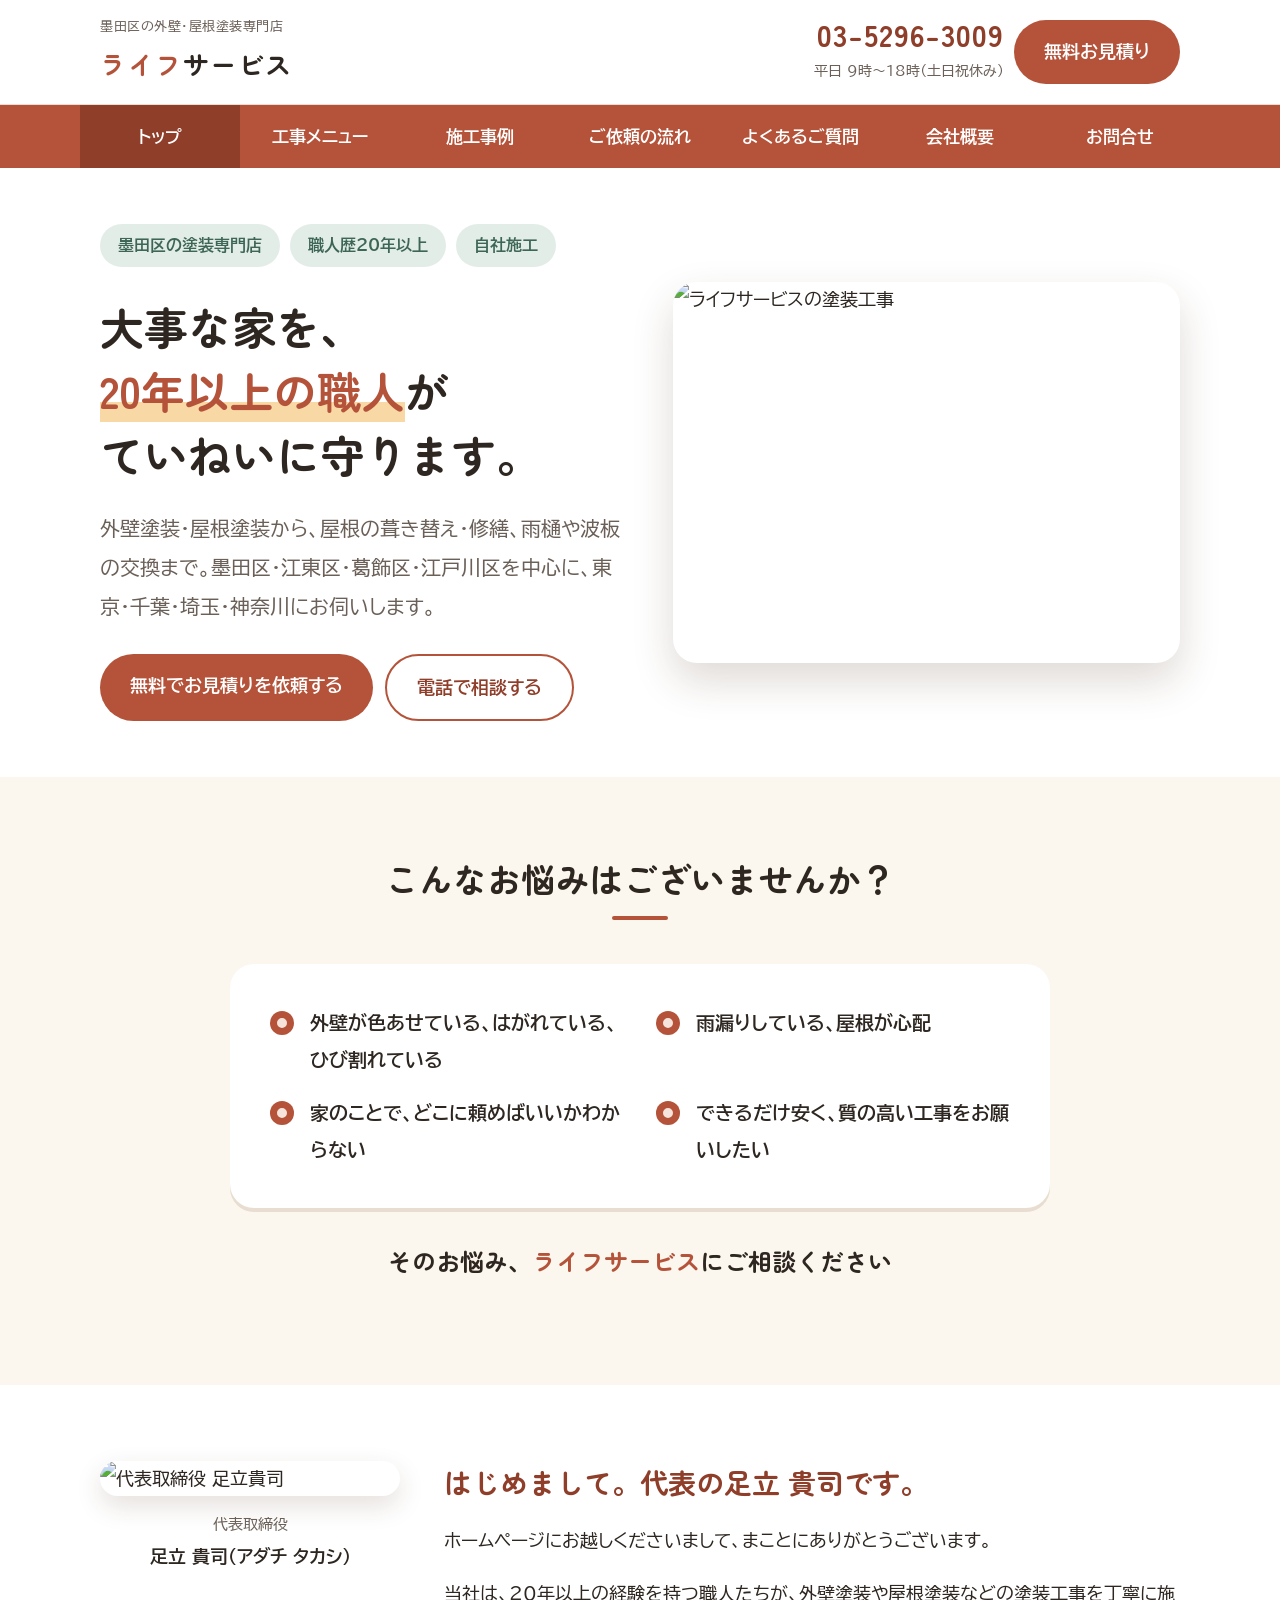
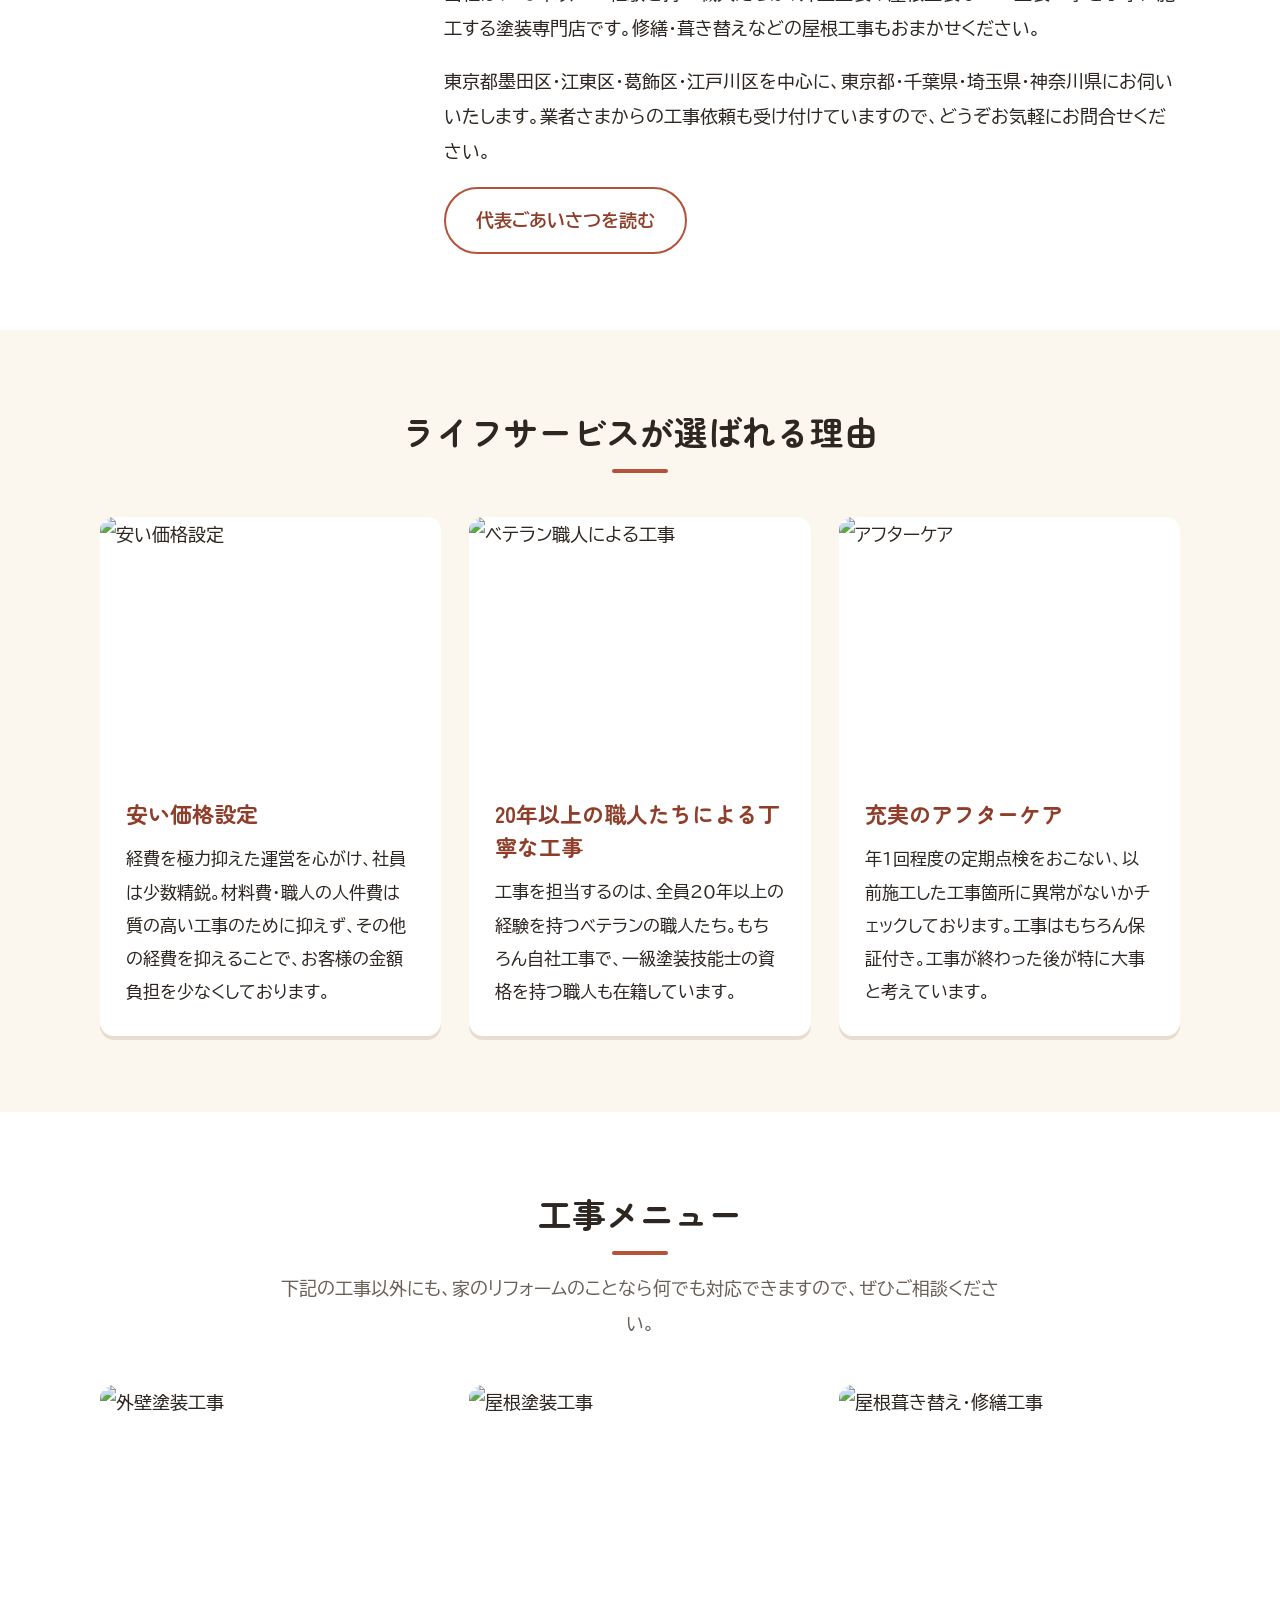
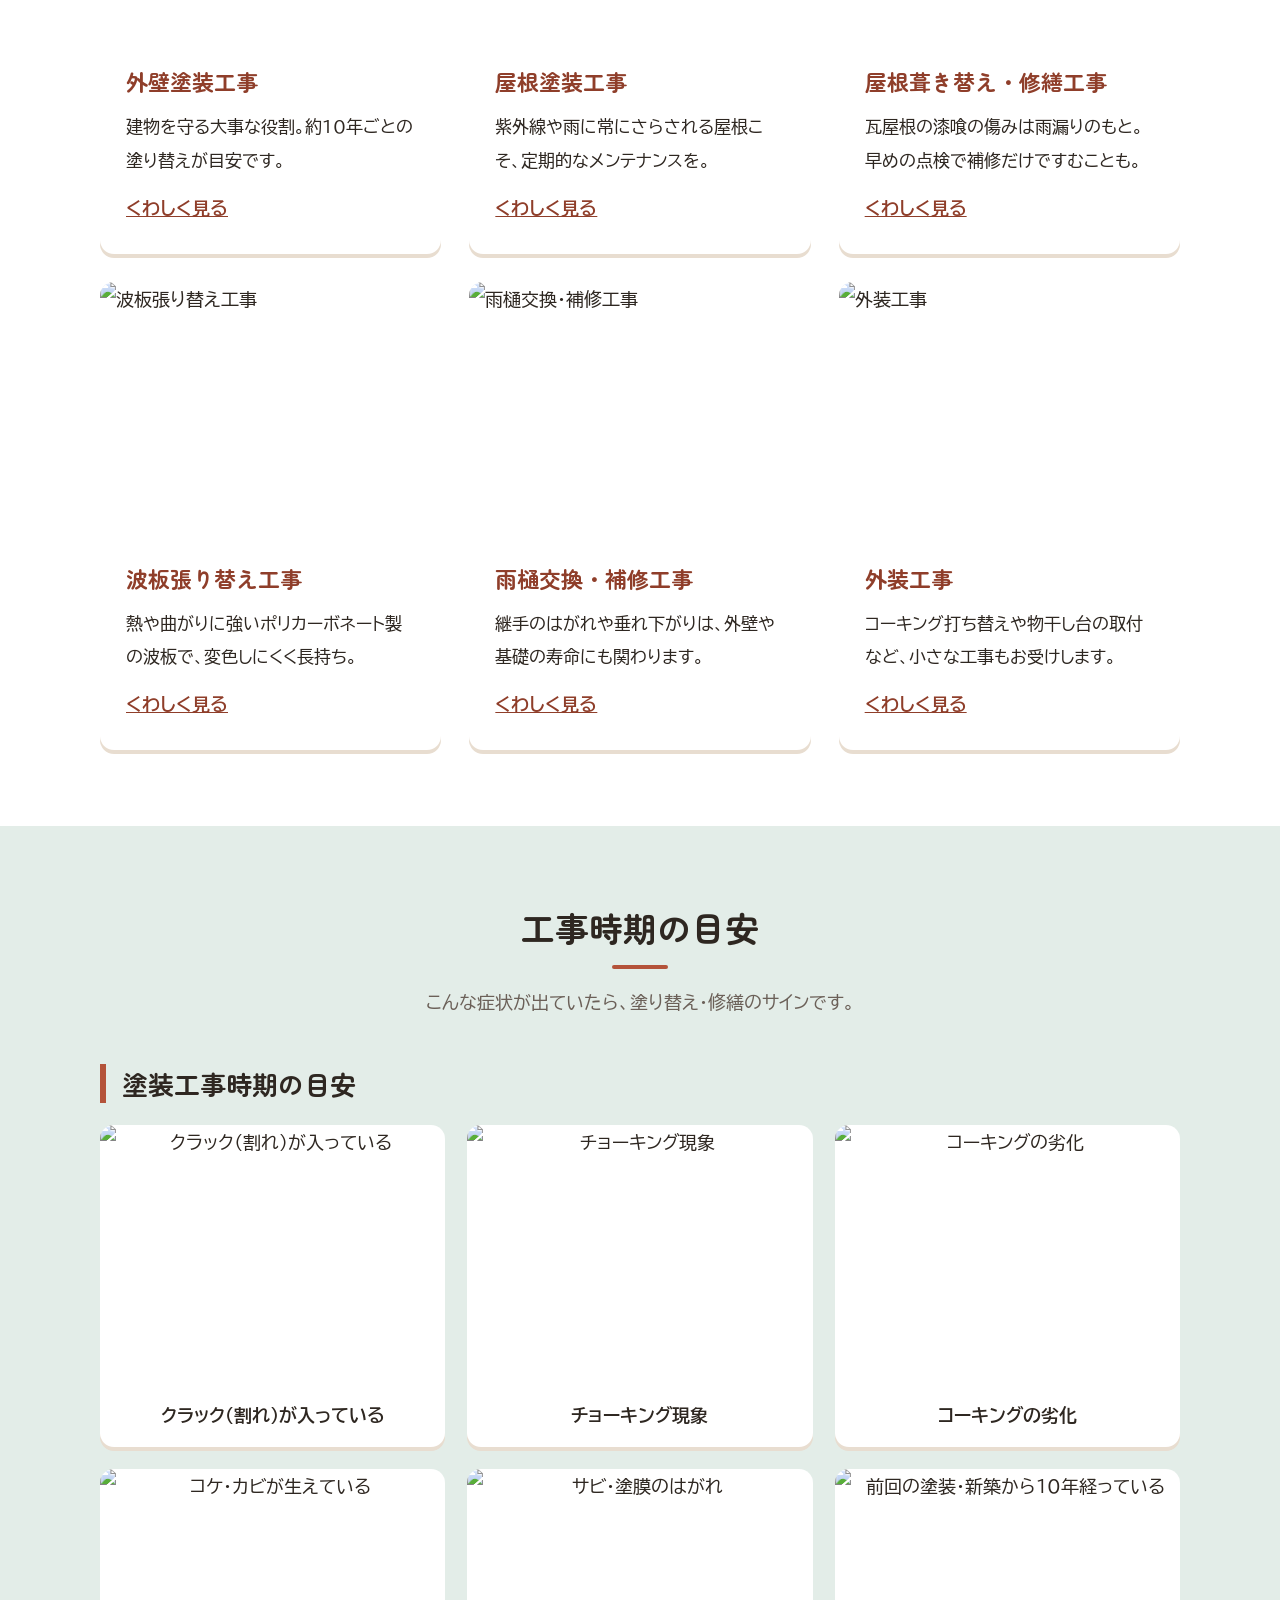
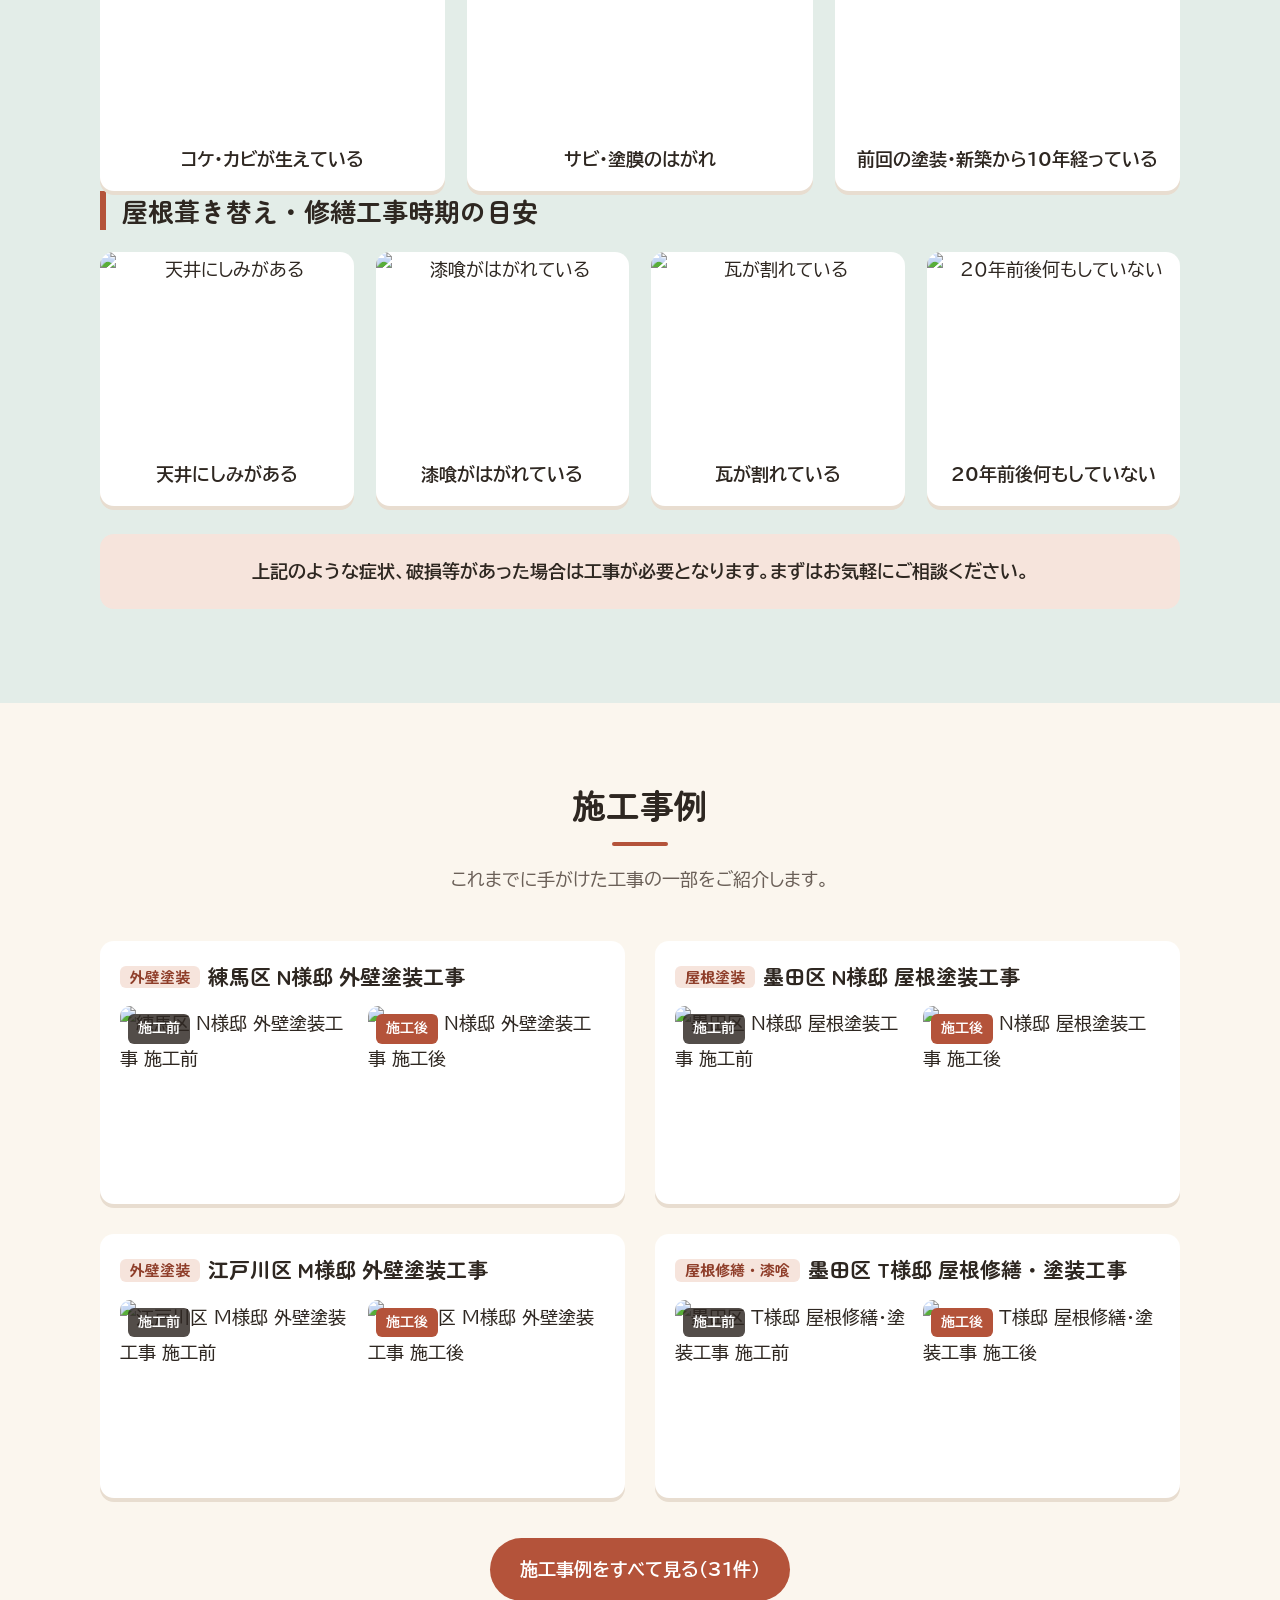
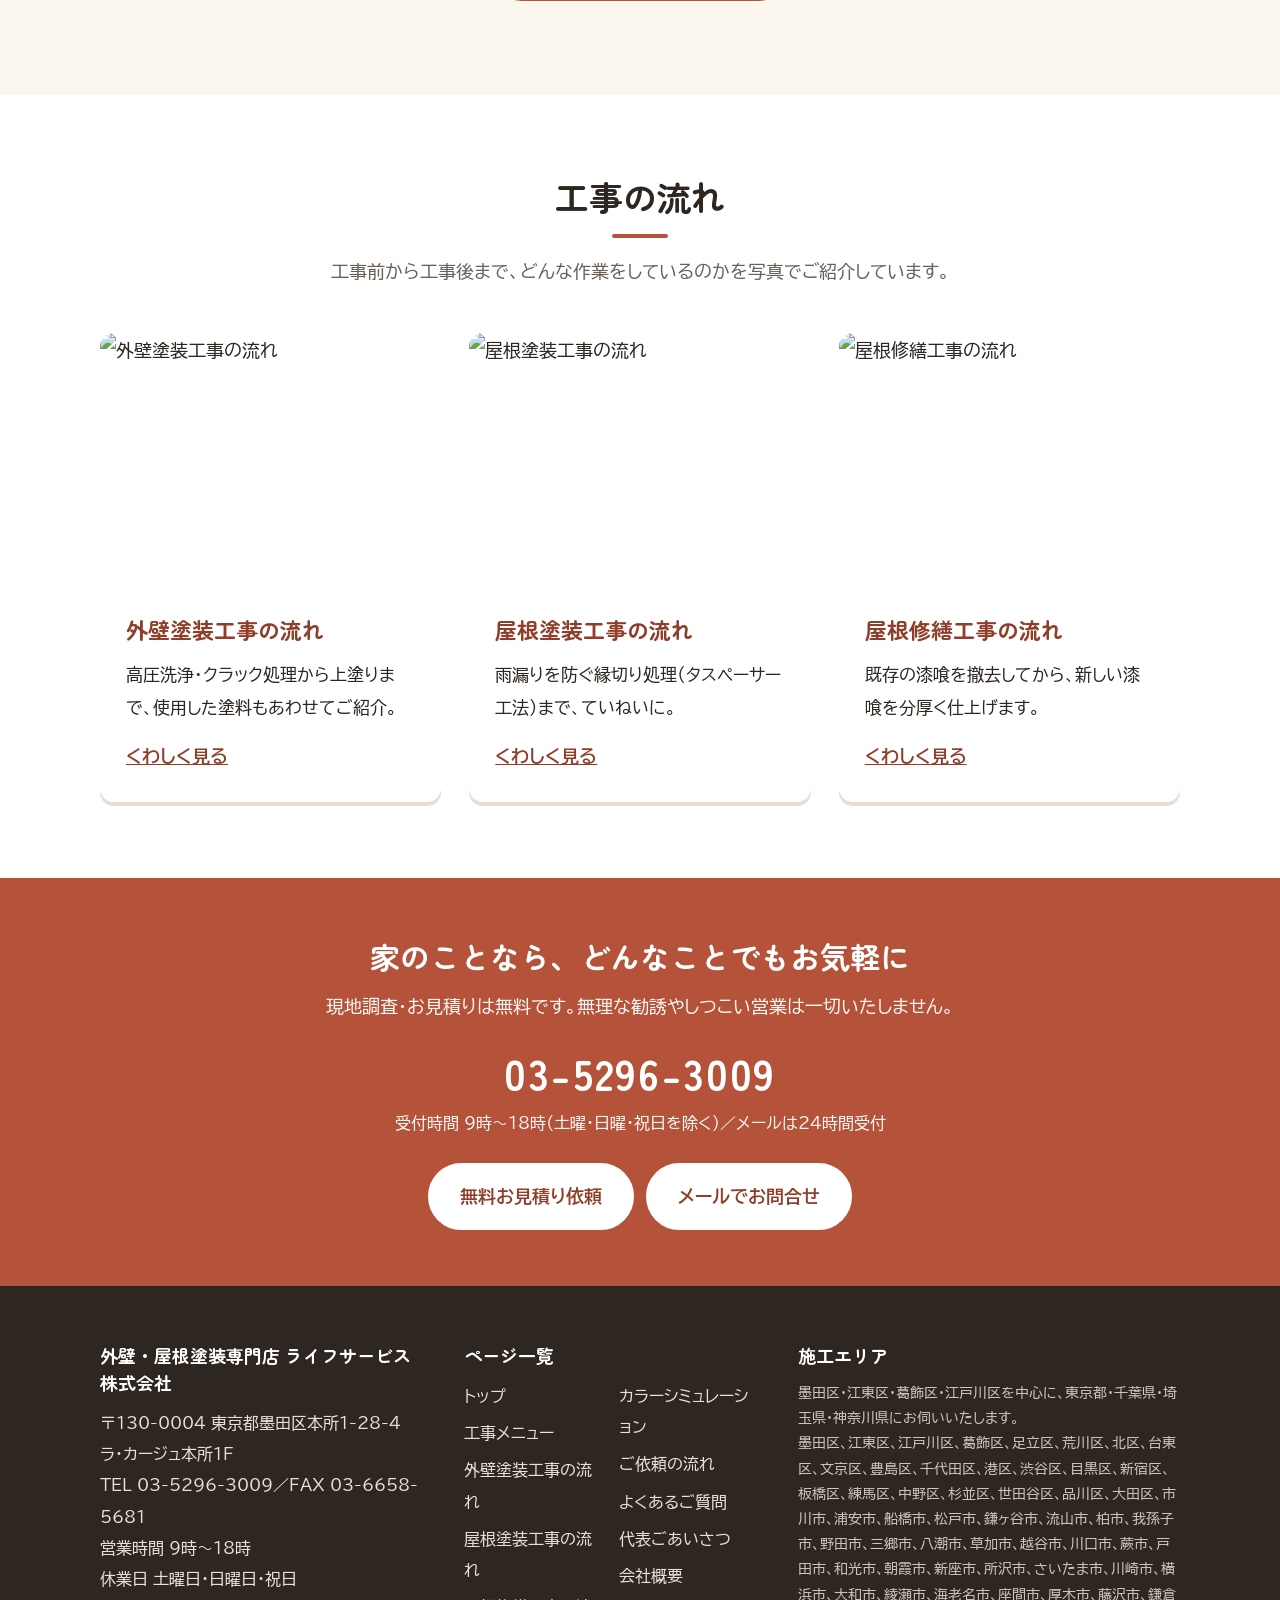
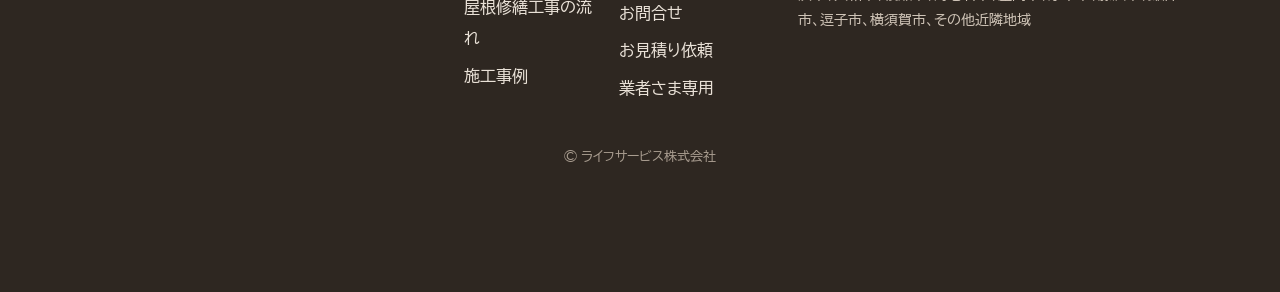
==== index.html @ c9db01f5 "ライフサービス様 ご提案用デモサイトを追加 Co-Authored-By: Claude Opus 5.5 <noreply@anthropic.com> Claude-Session: https:" ====
<!doctype html>
<html lang="ja">
<head>
<meta charset="utf-8">
<meta name="viewport" content="width=device-width,initial-scale=1">
<title>外壁・屋根塗装専門店 ライフサービス｜墨田区の外壁塗装・屋根塗装</title>
<meta name="description" content="墨田区で外壁塗装なら「外壁・屋根塗装専門店 ライフサービス株式会社」へ。20年以上の経験を持つ職人が、外壁塗装や屋根塗装などの塗装工事を丁寧に施工いたします。修繕・葺き替えなどの屋根工事もおまかせください。">
<meta name="robots" content="noindex,nofollow">
<link rel="preconnect" href="https://fonts.googleapis.com">
<link rel="preconnect" href="https://fonts.gstatic.com" crossorigin>
<link href="https://fonts.googleapis.com/css2?family=BIZ+UDPGothic:wght@400;700&family=Zen+Maru+Gothic:wght@500;700&display=swap" rel="stylesheet">
<link rel="stylesheet" href="style.css">
<script type="application/ld+json">{"@context": "https://schema.org", "@type": "HousePainter", "name": "ライフサービス株式会社", "alternateName": "外壁・屋根塗装専門店 ライフサービス", "description": "東京都墨田区の外壁・屋根塗装専門店。20年以上の経験を持つ職人が、外壁塗装・屋根塗装・屋根葺き替え・修繕・雨樋・波板などの工事を自社で丁寧に施工します。", "telephone": "+81-3-5296-3009", "faxNumber": "+81-3-6658-5681", "email": "mail@l-service.net", "founder": {"@type": "Person", "name": "足立 貴司", "jobTitle": "代表取締役"}, "address": {"@type": "PostalAddress", "postalCode": "130-0004", "addressRegion": "東京都", "addressLocality": "墨田区", "streetAddress": "本所1-28-4 ラ・カージュ本所1F", "addressCountry": "JP"}, "openingHoursSpecification": [{"@type": "OpeningHoursSpecification", "dayOfWeek": ["Monday", "Tuesday", "Wednesday", "Thursday", "Friday"], "opens": "09:00", "closes": "18:00"}], "areaServed": ["東京都墨田区", "東京都江東区", "東京都葛飾区", "東京都江戸川区", "東京都", "千葉県", "埼玉県", "神奈川県"], "paymentAccepted": "現金, クレジットカード", "makesOffer": [{"@type": "Offer", "itemOffered": {"@type": "Service", "name": "外壁塗装工事"}}, {"@type": "Offer", "itemOffered": {"@type": "Service", "name": "屋根塗装工事"}}, {"@type": "Offer", "itemOffered": {"@type": "Service", "name": "屋根葺き替え・修繕工事"}}, {"@type": "Offer", "itemOffered": {"@type": "Service", "name": "波板張り替え工事"}}, {"@type": "Offer", "itemOffered": {"@type": "Service", "name": "雨樋交換・補修工事"}}, {"@type": "Offer", "itemOffered": {"@type": "Service", "name": "外装工事"}}, {"@type": "Offer", "itemOffered": {"@type": "Service", "name": "各種リフォーム工事"}}]}</script>
</head>
<body>
<header>
  <div class="topbar"><div class="wrap">
    <a class="logo" href="index.html"><small>墨田区の外壁・屋根塗装専門店</small><strong><span>ライフ</span>サービス</strong></a>
    <div class="head-btns">
      <a class="head-tel" href="tel:0352963009"><b>03-5296-3009</b><span>平日 9時〜18時（土日祝休み）</span></a>
      <a class="btn btn-main" href="estimate.html">無料お見積り</a>
      <button class="menu-btn" type="button" aria-label="メニュー">メニュー</button>
    </div>
  </div></div>
  <nav class="gnav"><ul><li><a href="index.html" class="on">トップ</a></li><li><a href="menu.html">工事メニュー</a></li><li><a href="works.html">施工事例</a></li><li><a href="flow.html">ご依頼の流れ</a></li><li><a href="faq.html">よくあるご質問</a></li><li><a href="company.html">会社概要</a></li><li><a href="contact.html">お問合せ</a></li></ul></nav>
</header>
<main>
<section class="hero"><div class="wrap hero-in">
  <div>
    <div class="badges"><span>墨田区の塗装専門店</span><span>職人歴20年以上</span><span>自社施工</span></div>
    <h1>大事な家を、<br><em>20年以上の職人</em>が<br>ていねいに守ります。</h1>
    <p class="lead">外壁塗装・屋根塗装から、屋根の葺き替え・修繕、雨樋や波板の交換まで。墨田区・江東区・葛飾区・江戸川区を中心に、東京・千葉・埼玉・神奈川にお伺いします。</p>
    <div class="cta-row"><a class="btn btn-main" href="estimate.html">無料でお見積りを依頼する</a><a class="btn btn-line" href="tel:0352963009">電話で相談する</a></div>
  </div>
  <div class="ph"><img src="img/5fe11314.jpg" alt="ライフサービスの塗装工事" loading="lazy" onerror="if(!this.dataset.t){this.dataset.t=1;this.src='http://www.l-service.net/_p/6059/images/pc/5fe11314.jpg'}"></div>
</div></section>

<section class="sec"><div class="wrap narrow">
  <div class="sec-head"><h2>こんなお悩みはございませんか？</h2></div>
  <ul class="worry">
    <li>外壁が色あせている、はがれている、ひび割れている</li>
    <li>雨漏りしている、屋根が心配</li>
    <li>家のことで、どこに頼めばいいかわからない</li>
    <li>できるだけ安く、質の高い工事をお願いしたい</li>
  </ul>
  <p class="worry-ans">そのお悩み、<span>ライフサービス</span>にご相談ください</p>
</div></section>

<section class="sec alt"><div class="wrap">
  <div class="greet">
    <div><div class="ph"><img src="img/93d7dd3b.gif" alt="代表取締役 足立貴司" loading="lazy" onerror="if(!this.dataset.t){this.dataset.t=1;this.src='http://www.l-service.net/_p/6059/images/pc/93d7dd3b.gif'}"></div><p class="name"><small>代表取締役</small>足立 貴司（アダチ タカシ）</p></div>
    <div>
      <h3>はじめまして。代表の足立 貴司です。</h3>
      <p>ホームページにお越しくださいまして、まことにありがとうございます。</p>
      <p>当社は、20年以上の経験を持つ職人たちが、外壁塗装や屋根塗装などの塗装工事を丁寧に施工する塗装専門店です。修繕・葺き替えなどの屋根工事もおまかせください。</p>
      <p>東京都墨田区・江東区・葛飾区・江戸川区を中心に、東京都・千葉県・埼玉県・神奈川県にお伺いいたします。業者さまからの工事依頼も受け付けていますので、どうぞお気軽にお問合せください。</p>
      <a class="btn btn-line" href="greeting.html">代表ごあいさつを読む</a>
    </div>
  </div>
</div></section>

<section class="sec"><div class="wrap">
  <div class="sec-head"><h2>ライフサービスが選ばれる理由</h2></div>
  <div class="cards">
    <div class="card"><div class="ph"><img src="img/38bd8fe6.jpg" alt="安い価格設定" loading="lazy" onerror="if(!this.dataset.t){this.dataset.t=1;this.src='http://www.l-service.net/_p/6059/images/pc/38bd8fe6.jpg'}"></div><div class="body"><h3>安い価格設定</h3>
      <p>経費を極力抑えた運営を心がけ、社員は少数精鋭。材料費・職人の人件費は質の高い工事のために抑えず、その他の経費を抑えることで、お客様の金額負担を少なくしております。</p></div></div>
    <div class="card"><div class="ph"><img src="img/10752364.jpg" alt="ベテラン職人による工事" loading="lazy" onerror="if(!this.dataset.t){this.dataset.t=1;this.src='http://www.l-service.net/_p/6059/images/pc/10752364.jpg'}"></div><div class="body"><h3>20年以上の職人たちによる丁寧な工事</h3>
      <p>工事を担当するのは、全員20年以上の経験を持つベテランの職人たち。もちろん自社工事で、一級塗装技能士の資格を持つ職人も在籍しています。</p></div></div>
    <div class="card"><div class="ph"><img src="img/d331d434.gif" alt="アフターケア" loading="lazy" onerror="if(!this.dataset.t){this.dataset.t=1;this.src='http://www.l-service.net/_p/6059/images/pc/d331d434.gif'}"></div><div class="body"><h3>充実のアフターケア</h3>
      <p>年1回程度の定期点検をおこない、以前施工した工事箇所に異常がないかチェックしております。工事はもちろん保証付き。工事が終わった後が特に大事と考えています。</p></div></div>
  </div>
</div></section>

<section class="sec alt"><div class="wrap">
  <div class="sec-head"><h2>工事メニュー</h2><p>下記の工事以外にも、家のリフォームのことなら何でも対応できますので、ぜひご相談ください。</p></div>
  <div class="cards"><div class="card"><div class="ph"><img src="img/e35ca557.jpg" alt="外壁塗装工事" loading="lazy" onerror="if(!this.dataset.t){this.dataset.t=1;this.src='http://www.l-service.net/_p/6059/images/pc/e35ca557.jpg'}"></div><div class="body"><h3>外壁塗装工事</h3><p>建物を守る大事な役割。約10年ごとの塗り替えが目安です。</p><a class="more" href="menu.html#wall">くわしく見る</a></div></div><div class="card"><div class="ph"><img src="img/cb2c3fd4.gif" alt="屋根塗装工事" loading="lazy" onerror="if(!this.dataset.t){this.dataset.t=1;this.src='http://www.l-service.net/_p/6059/images/pc/cb2c3fd4.gif'}"></div><div class="body"><h3>屋根塗装工事</h3><p>紫外線や雨に常にさらされる屋根こそ、定期的なメンテナンスを。</p><a class="more" href="menu.html#roof">くわしく見る</a></div></div><div class="card"><div class="ph"><img src="img/d51ac98f.gif" alt="屋根葺き替え・修繕工事" loading="lazy" onerror="if(!this.dataset.t){this.dataset.t=1;this.src='http://www.l-service.net/_p/6059/images/pc/d51ac98f.gif'}"></div><div class="body"><h3>屋根葺き替え・修繕工事</h3><p>瓦屋根の漆喰の傷みは雨漏りのもと。早めの点検で補修だけですむことも。</p><a class="more" href="menu.html#repair">くわしく見る</a></div></div><div class="card"><div class="ph"><img src="img/e99fb1fe.JPG" alt="波板張り替え工事" loading="lazy" onerror="if(!this.dataset.t){this.dataset.t=1;this.src='http://www.l-service.net/_p/6059/images/pc/e99fb1fe.JPG'}"></div><div class="body"><h3>波板張り替え工事</h3><p>熱や曲がりに強いポリカーボネート製の波板で、変色しにくく長持ち。</p><a class="more" href="menu.html#nami">くわしく見る</a></div></div><div class="card"><div class="ph"><img src="img/4fe4bb7a.gif" alt="雨樋交換・補修工事" loading="lazy" onerror="if(!this.dataset.t){this.dataset.t=1;this.src='http://www.l-service.net/_p/6059/images/pc/4fe4bb7a.gif'}"></div><div class="body"><h3>雨樋交換・補修工事</h3><p>継手のはがれや垂れ下がりは、外壁や基礎の寿命にも関わります。</p><a class="more" href="menu.html#toi">くわしく見る</a></div></div><div class="card"><div class="ph"><img src="img/70cdb223.gif" alt="外装工事" loading="lazy" onerror="if(!this.dataset.t){this.dataset.t=1;this.src='http://www.l-service.net/_p/6059/images/pc/70cdb223.gif'}"></div><div class="body"><h3>外装工事</h3><p>コーキング打ち替えや物干し台の取付など、小さな工事もお受けします。</p><a class="more" href="menu.html#gaiso">くわしく見る</a></div></div></div>
</div></section>

<section class="sec green"><div class="wrap">
  <div class="sec-head"><h2>工事時期の目安</h2><p>こんな症状が出ていたら、塗り替え・修繕のサインです。</p></div>
  <h3 class="sub">塗装工事時期の目安</h3><div class="signs"><div class="sign"><img src="img/0bd30301.gif" alt="クラック（割れ）が入っている" loading="lazy" onerror="if(!this.dataset.t){this.dataset.t=1;this.src='http://www.l-service.net/_p/6059/images/pc/0bd30301.gif'}"><p>クラック（割れ）が入っている</p></div><div class="sign"><img src="img/a254f30d.gif" alt="チョーキング現象" loading="lazy" onerror="if(!this.dataset.t){this.dataset.t=1;this.src='http://www.l-service.net/_p/6059/images/pc/a254f30d.gif'}"><p>チョーキング現象</p></div><div class="sign"><img src="img/051c5214.gif" alt="コーキングの劣化" loading="lazy" onerror="if(!this.dataset.t){this.dataset.t=1;this.src='http://www.l-service.net/_p/6059/images/pc/051c5214.gif'}"><p>コーキングの劣化</p></div><div class="sign"><img src="img/a50273ab.gif" alt="コケ・カビが生えている" loading="lazy" onerror="if(!this.dataset.t){this.dataset.t=1;this.src='http://www.l-service.net/_p/6059/images/pc/a50273ab.gif'}"><p>コケ・カビが生えている</p></div><div class="sign"><img src="img/cf22c555.gif" alt="サビ・塗膜のはがれ" loading="lazy" onerror="if(!this.dataset.t){this.dataset.t=1;this.src='http://www.l-service.net/_p/6059/images/pc/cf22c555.gif'}"><p>サビ・塗膜のはがれ</p></div><div class="sign"><img src="img/360ee4e0.gif" alt="前回の塗装・新築から10年経っている" loading="lazy" onerror="if(!this.dataset.t){this.dataset.t=1;this.src='http://www.l-service.net/_p/6059/images/pc/360ee4e0.gif'}"><p>前回の塗装・新築から10年経っている</p></div></div>
<h3 class="sub mt">屋根葺き替え・修繕工事時期の目安</h3><div class="signs four"><div class="sign"><img src="img/9cf0498e.jpg" alt="天井にしみがある" loading="lazy" onerror="if(!this.dataset.t){this.dataset.t=1;this.src='http://www.l-service.net/_p/6059/images/pc/9cf0498e.jpg'}"><p>天井にしみがある</p></div><div class="sign"><img src="img/6ec47c18.gif" alt="漆喰がはがれている" loading="lazy" onerror="if(!this.dataset.t){this.dataset.t=1;this.src='http://www.l-service.net/_p/6059/images/pc/6ec47c18.gif'}"><p>漆喰がはがれている</p></div><div class="sign"><img src="img/de2e0ae3.gif" alt="瓦が割れている" loading="lazy" onerror="if(!this.dataset.t){this.dataset.t=1;this.src='http://www.l-service.net/_p/6059/images/pc/de2e0ae3.gif'}"><p>瓦が割れている</p></div><div class="sign"><img src="img/7eaf2d62.JPG" alt="20年前後何もしていない" loading="lazy" onerror="if(!this.dataset.t){this.dataset.t=1;this.src='http://www.l-service.net/_p/6059/images/pc/7eaf2d62.JPG'}"><p>20年前後何もしていない</p></div></div>
<p class="note-box">上記のような症状、破損等があった場合は工事が必要となります。まずはお気軽にご相談ください。</p>
</div></section>

<section class="sec"><div class="wrap">
  <div class="sec-head"><h2>施工事例</h2><p>これまでに手がけた工事の一部をご紹介します。</p></div>
  <div class="works"><article class="work" data-k="wall"><h3><small>外壁塗装</small>練馬区 N様邸 外壁塗装工事</h3>
<div class="ba"><figure><img src="img/d9e6bd6e.gif" alt="練馬区 N様邸 外壁塗装工事 施工前" loading="lazy" onerror="if(!this.dataset.t){this.dataset.t=1;this.src='http://www.l-service.net/_p/6059/images/pc/d9e6bd6e.gif'}"><figcaption>施工前</figcaption></figure><figure class="after"><img src="img/0e6336d6.gif" alt="練馬区 N様邸 外壁塗装工事 施工後" loading="lazy" onerror="if(!this.dataset.t){this.dataset.t=1;this.src='http://www.l-service.net/_p/6059/images/pc/0e6336d6.gif'}"><figcaption>施工後</figcaption></figure></div></article><article class="work" data-k="roof"><h3><small>屋根塗装</small>墨田区 N様邸 屋根塗装工事</h3>
<div class="ba"><figure><img src="img/5afa96ba.gif" alt="墨田区 N様邸 屋根塗装工事 施工前" loading="lazy" onerror="if(!this.dataset.t){this.dataset.t=1;this.src='http://www.l-service.net/_p/6059/images/pc/5afa96ba.gif'}"><figcaption>施工前</figcaption></figure><figure class="after"><img src="img/72a70869.gif" alt="墨田区 N様邸 屋根塗装工事 施工後" loading="lazy" onerror="if(!this.dataset.t){this.dataset.t=1;this.src='http://www.l-service.net/_p/6059/images/pc/72a70869.gif'}"><figcaption>施工後</figcaption></figure></div></article><article class="work" data-k="wall"><h3><small>外壁塗装</small>江戸川区 M様邸 外壁塗装工事</h3>
<div class="ba"><figure><img src="img/468890c2.gif" alt="江戸川区 M様邸 外壁塗装工事 施工前" loading="lazy" onerror="if(!this.dataset.t){this.dataset.t=1;this.src='http://www.l-service.net/_p/6059/images/pc/468890c2.gif'}"><figcaption>施工前</figcaption></figure><figure class="after"><img src="img/98f00be8.gif" alt="江戸川区 M様邸 外壁塗装工事 施工後" loading="lazy" onerror="if(!this.dataset.t){this.dataset.t=1;this.src='http://www.l-service.net/_p/6059/images/pc/98f00be8.gif'}"><figcaption>施工後</figcaption></figure></div></article><article class="work" data-k="repair"><h3><small>屋根修繕・漆喰</small>墨田区 T様邸 屋根修繕・塗装工事</h3>
<div class="ba"><figure><img src="img/fec17cfa.gif" alt="墨田区 T様邸 屋根修繕・塗装工事 施工前" loading="lazy" onerror="if(!this.dataset.t){this.dataset.t=1;this.src='http://www.l-service.net/_p/6059/images/pc/fec17cfa.gif'}"><figcaption>施工前</figcaption></figure><figure class="after"><img src="img/20bc403e.gif" alt="墨田区 T様邸 屋根修繕・塗装工事 施工後" loading="lazy" onerror="if(!this.dataset.t){this.dataset.t=1;this.src='http://www.l-service.net/_p/6059/images/pc/20bc403e.gif'}"><figcaption>施工後</figcaption></figure></div></article></div>
  <p class="center mt"><a class="btn btn-main" href="works.html">施工事例をすべて見る（31件）</a></p>
</div></section>

<section class="sec alt"><div class="wrap">
  <div class="sec-head"><h2>工事の流れ</h2><p>工事前から工事後まで、どんな作業をしているのかを写真でご紹介しています。</p></div>
  <div class="cards">
    <div class="card"><div class="ph"><img src="img/7bda98f9.gif" alt="外壁塗装工事の流れ" loading="lazy" onerror="if(!this.dataset.t){this.dataset.t=1;this.src='http://www.l-service.net/_p/6059/images/pc/7bda98f9.gif'}"></div><div class="body"><h3>外壁塗装工事の流れ</h3><p>高圧洗浄・クラック処理から上塗りまで、使用した塗料もあわせてご紹介。</p><a class="more" href="flow-wall.html">くわしく見る</a></div></div>
    <div class="card"><div class="ph"><img src="img/d395d533.gif" alt="屋根塗装工事の流れ" loading="lazy" onerror="if(!this.dataset.t){this.dataset.t=1;this.src='http://www.l-service.net/_p/6059/images/pc/d395d533.gif'}"></div><div class="body"><h3>屋根塗装工事の流れ</h3><p>雨漏りを防ぐ縁切り処理（タスペーサー工法）まで、ていねいに。</p><a class="more" href="flow-roof.html">くわしく見る</a></div></div>
    <div class="card"><div class="ph"><img src="img/d718f92a.gif" alt="屋根修繕工事の流れ" loading="lazy" onerror="if(!this.dataset.t){this.dataset.t=1;this.src='http://www.l-service.net/_p/6059/images/pc/d718f92a.gif'}"></div><div class="body"><h3>屋根修繕工事の流れ</h3><p>既存の漆喰を撤去してから、新しい漆喰を分厚く仕上げます。</p><a class="more" href="flow-repair.html">くわしく見る</a></div></div>
  </div>
</div></section>

</main>
<div class="cta-band">
  <div class="wrap">
    <h2>家のことなら、どんなことでもお気軽に</h2>
    <p>現地調査・お見積りは無料です。無理な勧誘やしつこい営業は一切いたしません。</p>
    <a class="tel" href="tel:0352963009">03-5296-3009</a>
    <p class="hours">受付時間 9時〜18時（土曜・日曜・祝日を除く）／メールは24時間受付</p>
    <div class="cta-row" style="justify-content:center">
      <a class="btn btn-line" href="estimate.html">無料お見積り依頼</a>
      <a class="btn btn-line" href="contact.html">メールでお問合せ</a>
    </div>
  </div>
</div>
<footer>
  <div class="wrap">
    <div class="fgrid">
      <div>
        <h4>外壁・屋根塗装専門店 ライフサービス株式会社</h4>
        <p>〒130-0004 東京都墨田区本所1-28-4 ラ・カージュ本所1F<br>TEL 03-5296-3009／FAX 03-6658-5681<br>営業時間 9時〜18時<br>休業日 土曜日・日曜日・祝日</p>
      </div>
      <div>
        <h4>ページ一覧</h4>
        <ul>
          <li><a href="index.html">トップ</a></li>
          <li><a href="menu.html">工事メニュー</a></li>
          <li><a href="flow-wall.html">外壁塗装工事の流れ</a></li>
          <li><a href="flow-roof.html">屋根塗装工事の流れ</a></li>
          <li><a href="flow-repair.html">屋根修繕工事の流れ</a></li>
          <li><a href="works.html">施工事例</a></li>
          <li><a href="color.html">カラーシミュレーション</a></li>
          <li><a href="flow.html">ご依頼の流れ</a></li>
          <li><a href="faq.html">よくあるご質問</a></li>
          <li><a href="greeting.html">代表ごあいさつ</a></li>
          <li><a href="company.html">会社概要</a></li>
          <li><a href="contact.html">お問合せ</a></li>
          <li><a href="estimate.html">お見積り依頼</a></li>
          <li><a href="partner.html">業者さま専用</a></li>
        </ul>
      </div>
      <div>
        <h4>施工エリア</h4>
        <p class="area">墨田区・江東区・葛飾区・江戸川区を中心に、東京都・千葉県・埼玉県・神奈川県にお伺いいたします。<br>墨田区、江東区、江戸川区、葛飾区、足立区、荒川区、北区、台東区、文京区、豊島区、千代田区、港区、渋谷区、目黒区、新宿区、板橋区、練馬区、中野区、杉並区、世田谷区、品川区、大田区、市川市、浦安市、船橋市、松戸市、鎌ヶ谷市、流山市、柏市、我孫子市、野田市、三郷市、八潮市、草加市、越谷市、川口市、蕨市、戸田市、和光市、朝霞市、新座市、所沢市、さいたま市、川崎市、横浜市、大和市、綾瀬市、海老名市、座間市、厚木市、藤沢市、鎌倉市、逗子市、横須賀市、その他近隣地域</p>
      </div>
    </div>
    <p class="copy">&copy; ライフサービス株式会社</p>
  </div>
</footer>
<div class="sp-bar"><a class="t" href="tel:0352963009">電話する</a><a class="m" href="estimate.html">無料お見積り</a></div>
<script src="main.js"></script>
</body>
</html>
---- style.css ----
:root{
  --bg:#fbf6ee; --paper:#ffffff; --ink:#2e2721; --soft:#6b6058; --line:#e8ddd0;
  --brand:#b4533a; --brand-dk:#8f3e2a; --brand-lt:#f6e4dc;
  --green:#3d6656; --green-lt:#e3ede8; --gold:#e7a63a;
  --round:14px;
}
*{box-sizing:border-box}
html{scroll-behavior:smooth}
body{margin:0;background:var(--bg);color:var(--ink);font-family:"BIZ UDPGothic","Hiragino Sans","Yu Gothic",sans-serif;font-size:18px;line-height:1.95;-webkit-text-size-adjust:100%}
img{max-width:100%;height:auto;display:block}
a{color:var(--brand-dk)}
h1,h2,h3,h4{font-family:"Zen Maru Gothic","BIZ UDPGothic",sans-serif;font-weight:700;line-height:1.5;margin:0}
p{margin:0 0 1em}
.wrap{max-width:1120px;margin:0 auto;padding:0 20px}
.narrow{max-width:860px}

/* header */
.topbar{background:var(--paper);border-bottom:1px solid var(--line)}
.topbar .wrap{display:flex;align-items:center;justify-content:space-between;gap:16px;padding-top:14px;padding-bottom:14px}
.logo{text-decoration:none;color:var(--ink);display:block}
.logo small{display:block;font-size:13px;color:var(--soft);letter-spacing:.04em}
.logo strong{font-family:"Zen Maru Gothic",sans-serif;font-size:26px;letter-spacing:.06em}
.logo strong span{color:var(--brand)}
.head-tel{text-align:right;text-decoration:none;color:var(--ink)}
.head-tel b{display:block;font-size:30px;font-family:"Zen Maru Gothic",sans-serif;color:var(--brand-dk);letter-spacing:.03em;line-height:1.2}
.head-tel span{font-size:14px;color:var(--soft)}
.head-btns{display:flex;gap:10px;align-items:center}
.btn{display:inline-block;text-decoration:none;font-weight:700;border-radius:999px;padding:14px 30px;font-size:18px;text-align:center;transition:.2s}
.btn-main{background:var(--brand);color:#fff}
.btn-main:hover{background:var(--brand-dk)}
.btn-sub{background:var(--green);color:#fff}
.btn-sub:hover{opacity:.9}
.btn-line{border:2px solid var(--brand);color:var(--brand-dk);background:#fff}
nav.gnav{background:var(--brand)}
nav.gnav ul{list-style:none;margin:0 auto;padding:0;display:flex;max-width:1120px}
nav.gnav li{flex:1}
nav.gnav a{display:block;text-align:center;color:#fff;text-decoration:none;padding:15px 6px;font-weight:700;font-size:17px}
nav.gnav a:hover,nav.gnav a.on{background:var(--brand-dk)}
.menu-btn{display:none}

/* hero */
.hero{position:relative;background:var(--paper)}
.hero-in{display:grid;grid-template-columns:1.05fr 1fr;align-items:center;gap:40px;padding:56px 20px}
.hero h1{font-size:44px;line-height:1.45;margin-bottom:22px}
.hero h1 em{font-style:normal;color:var(--brand);background:linear-gradient(transparent 68%,#f8d9a5 68%)}
.hero p.lead{font-size:20px;color:var(--soft);margin-bottom:28px}
.hero .ph{border-radius:24px;overflow:hidden;box-shadow:0 18px 40px rgba(80,50,30,.18)}
.hero .ph img{width:100%;aspect-ratio:4/3;object-fit:cover}
.hero .badges{display:flex;flex-wrap:wrap;gap:10px;margin-bottom:28px}
.hero .badges span{background:var(--green-lt);color:var(--green);font-weight:700;border-radius:999px;padding:6px 18px;font-size:16px}
.cta-row{display:flex;flex-wrap:wrap;gap:12px}

/* page title */
.ptitle{background:var(--paper);border-bottom:1px solid var(--line)}
.ptitle .wrap{display:grid;grid-template-columns:1fr 340px;gap:30px;align-items:center;padding-top:40px;padding-bottom:40px}
.ptitle h1{font-size:38px}
.ptitle p{color:var(--soft);margin:12px 0 0}
.ptitle .ph img{border-radius:var(--round);width:100%;aspect-ratio:3/2;object-fit:cover}
.crumb{font-size:14px;color:var(--soft);padding:12px 0}
.crumb a{color:var(--soft)}

/* sections */
section.sec{padding:76px 0}
section.alt{background:var(--paper)}
section.green{background:var(--green-lt)}
.sec-head{text-align:center;margin-bottom:44px}
.sec-head h2{font-size:34px;display:inline-block;position:relative;padding-bottom:16px}
.sec-head h2::after{content:"";position:absolute;left:50%;bottom:0;width:56px;height:4px;border-radius:4px;background:var(--brand);transform:translateX(-50%)}
.sec-head p{color:var(--soft);margin:16px auto 0;max-width:720px}

.worry{background:var(--paper);border-radius:24px;padding:40px;display:grid;grid-template-columns:1fr 1fr;gap:16px 32px;box-shadow:0 4px 0 var(--line)}
.worry li{list-style:none;position:relative;padding-left:40px;font-weight:700;font-size:19px}
.worry li::before{content:"";position:absolute;left:0;top:7px;width:24px;height:24px;border-radius:50%;background:var(--brand-lt);box-shadow:inset 0 0 0 7px var(--brand)}
.worry-ans{text-align:center;font-size:24px;font-family:"Zen Maru Gothic",sans-serif;font-weight:700;margin-top:30px}
.worry-ans span{color:var(--brand)}

.greet{display:grid;grid-template-columns:300px 1fr;gap:44px;align-items:start}
.greet .ph img{border-radius:20px;width:100%;box-shadow:0 10px 26px rgba(80,50,30,.15)}
.greet .name{margin-top:14px;text-align:center;font-weight:700}
.greet .name small{display:block;color:var(--soft);font-weight:400;font-size:15px}
.greet h3{font-size:28px;margin-bottom:20px;color:var(--brand-dk)}

.cards{display:grid;grid-template-columns:repeat(3,1fr);gap:28px}
.card{background:var(--paper);border-radius:var(--round);overflow:hidden;box-shadow:0 4px 0 var(--line)}
.card .ph img{width:100%;aspect-ratio:4/3;object-fit:cover}
.card .body{padding:24px 26px 28px}
.card h3{font-size:22px;margin-bottom:12px;color:var(--brand-dk)}
.card p{font-size:17px;margin:0}
.card a.more{display:inline-block;margin-top:14px;font-weight:700}

.signs{display:grid;grid-template-columns:repeat(3,1fr);gap:22px}
.signs.four{grid-template-columns:repeat(4,1fr)}
.sign{background:var(--paper);border-radius:var(--round);overflow:hidden;text-align:center;box-shadow:0 4px 0 var(--line)}
.sign img{width:100%;aspect-ratio:4/3;object-fit:cover}
.sign p{margin:0;padding:14px 10px;font-weight:700;font-size:18px}
.note-box{background:var(--brand-lt);border-radius:var(--round);padding:20px 26px;margin-top:28px;font-weight:700;text-align:center}
h3.sub{font-size:26px;margin:0 0 22px;padding-left:16px;border-left:6px solid var(--brand)}

/* menu detail */
.svc{display:grid;grid-template-columns:400px 1fr;gap:40px;padding:44px 0;border-bottom:1px dashed var(--line)}
.svc:last-child{border-bottom:none}
.svc img{border-radius:var(--round);width:100%;aspect-ratio:4/3;object-fit:cover}
.svc h2{font-size:30px;color:var(--brand-dk);margin-bottom:18px}

/* process */
.steps{position:relative;margin:0;padding:0;list-style:none}
.steps>li{position:relative;display:grid;grid-template-columns:360px 1fr;gap:36px;padding:0 0 46px 44px}
.steps>li::before{content:"";position:absolute;left:9px;top:12px;bottom:-12px;width:3px;background:var(--line)}
.steps>li:last-child::before{display:none}
.steps>li::after{content:"";position:absolute;left:0;top:6px;width:21px;height:21px;border-radius:50%;background:var(--brand);box-shadow:0 0 0 5px var(--brand-lt)}
.steps img{border-radius:var(--round);width:100%;aspect-ratio:4/3;object-fit:cover}
.steps h3{font-size:24px;margin-bottom:14px}
.steps .pair{display:grid;grid-template-columns:1fr 1fr;gap:12px}
.steps .pair figure{margin:0}
.steps figcaption{font-size:14px;color:var(--soft);text-align:center;margin-top:6px}
.steps.notext>li{grid-template-columns:1fr}
.paint-tag{display:inline-block;background:var(--green-lt);color:var(--green);font-weight:700;border-radius:8px;padding:2px 12px;font-size:16px}

/* works */
.works{display:grid;grid-template-columns:repeat(2,1fr);gap:30px}
.work{background:var(--paper);border-radius:var(--round);padding:20px;box-shadow:0 4px 0 var(--line)}
.work h3{font-size:21px;margin:0 0 14px}
.work h3 small{display:inline-block;background:var(--brand-lt);color:var(--brand-dk);border-radius:6px;padding:0 10px;font-size:15px;margin-right:8px;vertical-align:2px}
.ba{display:grid;grid-template-columns:1fr 1fr;gap:10px}
.ba figure{margin:0;position:relative}
.ba img{border-radius:10px;width:100%;aspect-ratio:4/3;object-fit:cover}
.ba figcaption{position:absolute;left:8px;top:8px;background:rgba(46,39,33,.82);color:#fff;font-size:14px;font-weight:700;border-radius:6px;padding:1px 10px}
.ba figure.after figcaption{background:var(--brand)}
.filter{display:flex;flex-wrap:wrap;gap:10px;justify-content:center;margin-bottom:34px}
.filter button{font:inherit;font-size:16px;font-weight:700;border:2px solid var(--brand);background:#fff;color:var(--brand-dk);border-radius:999px;padding:6px 20px;cursor:pointer}
.filter button.on{background:var(--brand);color:#fff}

/* faq */
details.qa{background:var(--paper);border-radius:var(--round);margin-bottom:16px;box-shadow:0 4px 0 var(--line)}
details.qa summary{list-style:none;cursor:pointer;padding:22px 60px 22px 70px;position:relative;font-weight:700;font-size:20px;font-family:"Zen Maru Gothic",sans-serif}
details.qa summary::-webkit-details-marker{display:none}
details.qa summary::before{content:"Q";position:absolute;left:22px;top:18px;width:34px;height:34px;border-radius:50%;background:var(--brand);color:#fff;text-align:center;line-height:34px;font-size:18px}
details.qa summary::after{content:"＋";position:absolute;right:24px;top:20px;color:var(--brand);font-size:22px}
details.qa[open] summary::after{content:"－"}
details.qa .a{padding:0 30px 26px 70px;position:relative}
details.qa .a::before{content:"A";position:absolute;left:22px;top:0;width:34px;height:34px;border-radius:50%;background:var(--green);color:#fff;text-align:center;line-height:34px;font-weight:700;font-size:18px}
details.qa .a b{display:block;font-size:19px;margin-bottom:8px;color:var(--green)}

/* table */
table.info{width:100%;border-collapse:collapse;background:var(--paper);border-radius:var(--round);overflow:hidden}
table.info th,table.info td{padding:18px 22px;border-bottom:1px solid var(--line);text-align:left;vertical-align:top}
table.info th{width:220px;background:var(--brand-lt);color:var(--brand-dk);font-weight:700}
table.info tr:last-child th,table.info tr:last-child td{border-bottom:none}
.map{border-radius:var(--round);overflow:hidden;margin-top:30px}
.map iframe{width:100%;height:380px;border:0;display:block}

/* links */
.sim{display:grid;grid-template-columns:repeat(2,1fr);gap:24px}
.sim .card .body{padding:28px}

/* form */
.form{background:var(--paper);border-radius:20px;padding:40px;box-shadow:0 4px 0 var(--line)}
.form label{display:block;font-weight:700;margin:0 0 8px}
.form .req{background:var(--brand);color:#fff;font-size:13px;border-radius:4px;padding:1px 8px;margin-left:8px;vertical-align:2px}
.form .opt{background:#999;color:#fff;font-size:13px;border-radius:4px;padding:1px 8px;margin-left:8px;vertical-align:2px}
.form input,.form textarea{width:100%;font:inherit;font-size:18px;padding:14px 16px;border:2px solid var(--line);border-radius:10px;background:#fffdfa;margin-bottom:24px}
.form input:focus,.form textarea:focus{outline:none;border-color:var(--brand)}
.form textarea{min-height:180px}
.form button{font:inherit;font-weight:700;font-size:20px;border:none;background:var(--brand);color:#fff;border-radius:999px;padding:16px 60px;cursor:pointer;display:block;margin:10px auto 0}
.form .demo-note{display:none;margin-top:18px;text-align:center;background:var(--green-lt);color:var(--green);border-radius:10px;padding:14px;font-weight:700}
.promise{background:var(--green-lt);border-radius:var(--round);padding:24px 28px;margin-bottom:30px}
.promise h3{font-size:21px;color:var(--green);margin-bottom:8px}
.tel-box{text-align:center;background:var(--paper);border-radius:20px;padding:30px;margin-bottom:34px;box-shadow:0 4px 0 var(--line)}
.tel-box a{font-size:38px;font-weight:700;text-decoration:none;color:var(--brand-dk);font-family:"Zen Maru Gothic",sans-serif}
.tel-box p{margin:4px 0 0;color:var(--soft)}
.form-tabs{display:flex;gap:10px;justify-content:center;flex-wrap:wrap;margin-bottom:30px}

/* cta band */
.cta-band{background:var(--brand);color:#fff;padding:56px 0;text-align:center}
.cta-band h2{font-size:30px;margin-bottom:10px}
.cta-band p{margin-bottom:24px;opacity:.95}
.cta-band .tel{display:inline-block;font-size:42px;font-weight:700;color:#fff;text-decoration:none;font-family:"Zen Maru Gothic",sans-serif;letter-spacing:.04em;line-height:1.2}
.cta-band .hours{font-size:16px;margin:6px 0 24px}
.cta-band .btn-line{border-color:#fff;color:var(--brand-dk)}

/* footer */
footer{background:#2e2721;color:#e9e1d7;padding:56px 0 110px;font-size:16px}
footer .fgrid{display:grid;grid-template-columns:1.1fr 1fr 1.3fr;gap:40px}
footer h4{font-size:18px;color:#fff;margin-bottom:12px}
footer a{color:#e9e1d7;text-decoration:none}
footer ul{list-style:none;margin:0;padding:0;columns:2}
footer li{margin-bottom:6px}
footer .area{font-size:14px;line-height:1.8;color:#cfc4b7}
footer .copy{text-align:center;margin-top:40px;font-size:13px;color:#a99d90}

.sp-bar{display:none}
.center{text-align:center}
.mt{margin-top:40px}

@media (max-width:900px){
  body{font-size:17px}
  .topbar .wrap{padding-top:10px;padding-bottom:10px}
  .logo strong{font-size:21px}
  .logo small{font-size:12px}
  .head-tel,.head-btns .btn{display:none}
  .menu-btn{display:block;background:var(--brand);color:#fff;border:none;border-radius:10px;font:inherit;font-weight:700;font-size:15px;padding:8px 14px}
  nav.gnav{display:none}
  nav.gnav.open{display:block}
  nav.gnav ul{flex-direction:column}
  nav.gnav a{text-align:left;padding:14px 20px;border-top:1px solid rgba(255,255,255,.2)}
  .hero-in{grid-template-columns:1fr;padding:30px 20px 40px;gap:26px}
  .hero h1{font-size:30px}
  .hero p.lead{font-size:17px}
  .ptitle .wrap{grid-template-columns:1fr;padding-top:26px;padding-bottom:26px}
  .ptitle h1{font-size:28px}
  section.sec{padding:52px 0}
  .sec-head h2{font-size:26px}
  .worry{grid-template-columns:1fr;padding:26px}
  .worry-ans{font-size:20px}
  .greet{grid-template-columns:1fr}
  .greet .ph{max-width:260px;margin:0 auto}
  .cards,.signs,.signs.four,.works,.sim{grid-template-columns:1fr}
  .signs{grid-template-columns:1fr 1fr}
  .signs.four{grid-template-columns:1fr 1fr}
  .sign p{font-size:16px}
  .svc{grid-template-columns:1fr;gap:20px;padding:32px 0}
  .svc h2{font-size:25px}
  .steps>li{grid-template-columns:1fr;gap:16px;padding-left:38px}
  .steps h3{font-size:21px}
  details.qa summary{font-size:18px;padding:18px 46px 18px 62px}
  details.qa .a{padding:0 20px 22px 62px}
  table.info th,table.info td{display:block;width:auto}
  table.info th{padding:12px 18px}
  table.info td{padding:12px 18px 18px}
  .form{padding:26px 20px}
  .cta-band .tel{font-size:32px}
  .tel-box a{font-size:30px}
  footer .fgrid{grid-template-columns:1fr}
  .sp-bar{display:grid;grid-template-columns:1fr 1fr;position:fixed;left:0;right:0;bottom:0;z-index:50;box-shadow:0 -4px 14px rgba(0,0,0,.12)}
  .sp-bar a{display:block;text-align:center;color:#fff;font-weight:700;text-decoration:none;padding:14px 4px;font-size:17px}
  .sp-bar a.t{background:var(--brand)}
  .sp-bar a.m{background:var(--green)}
}
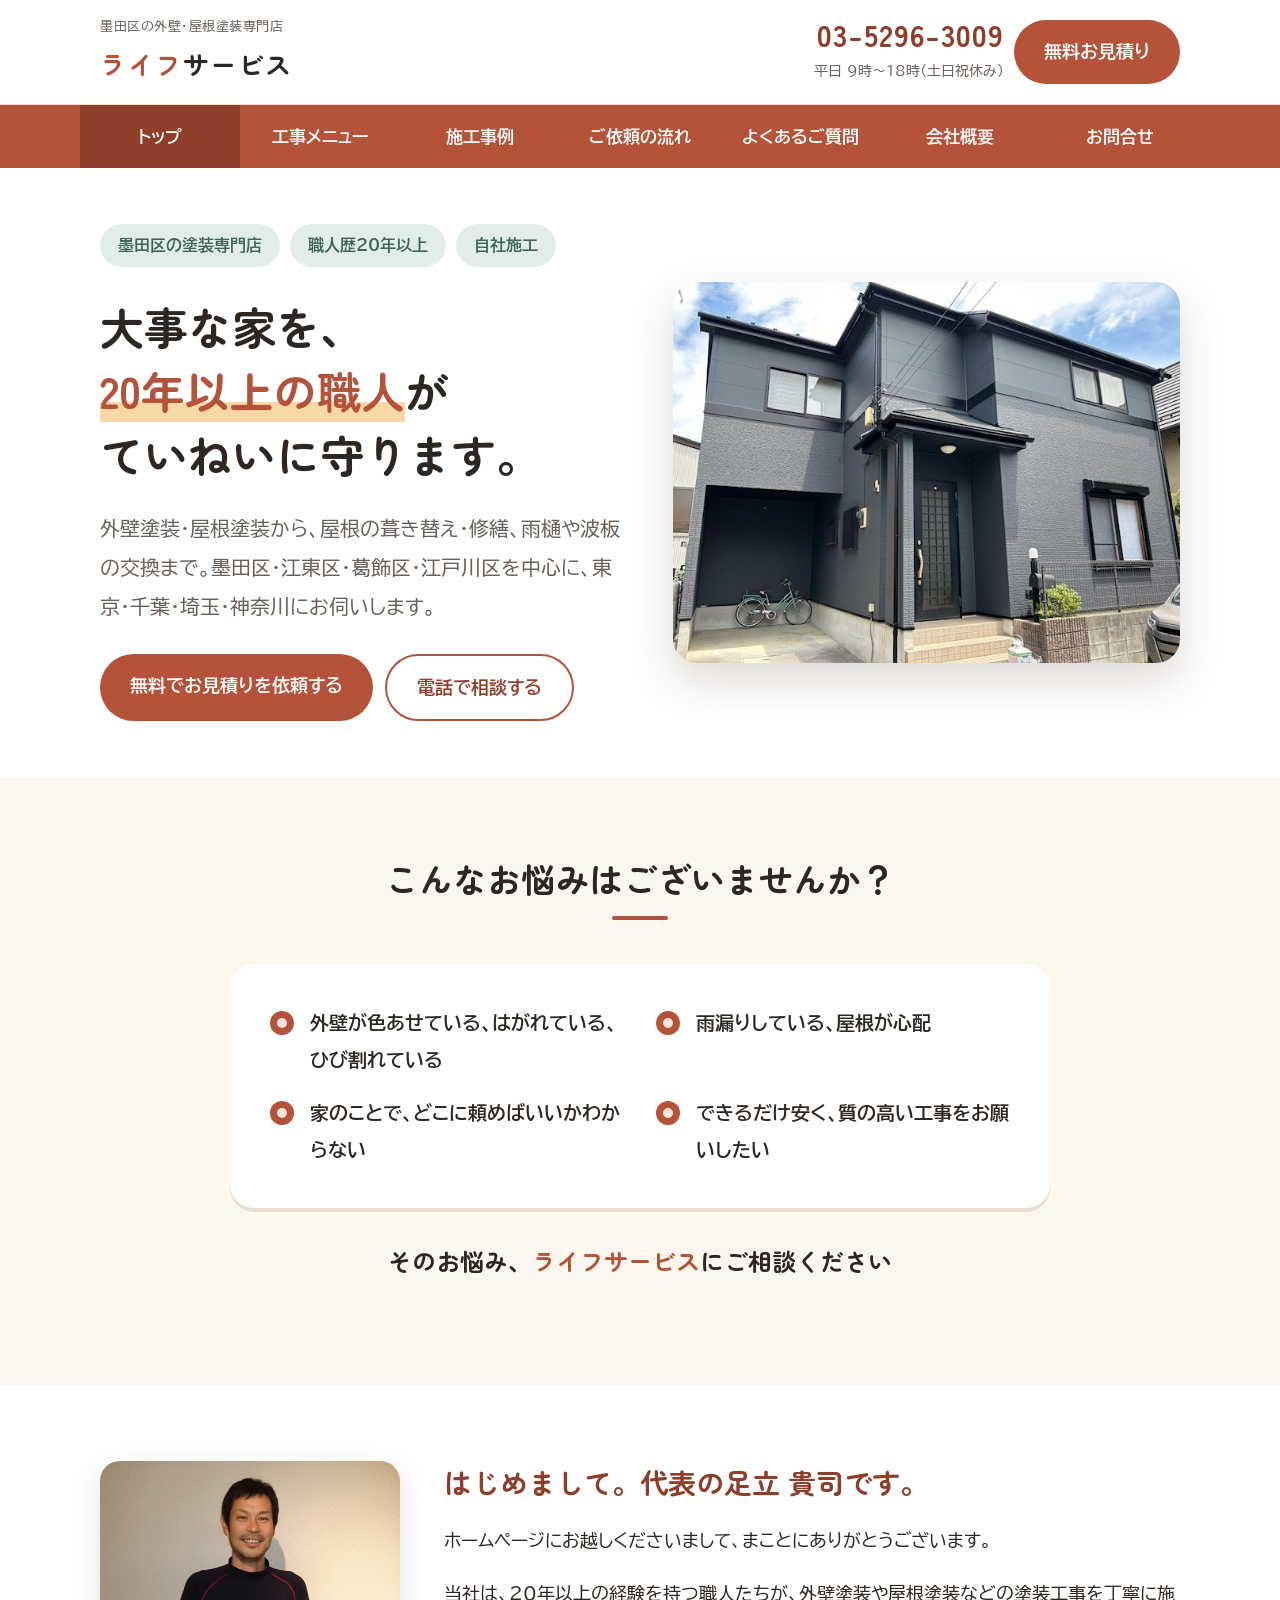
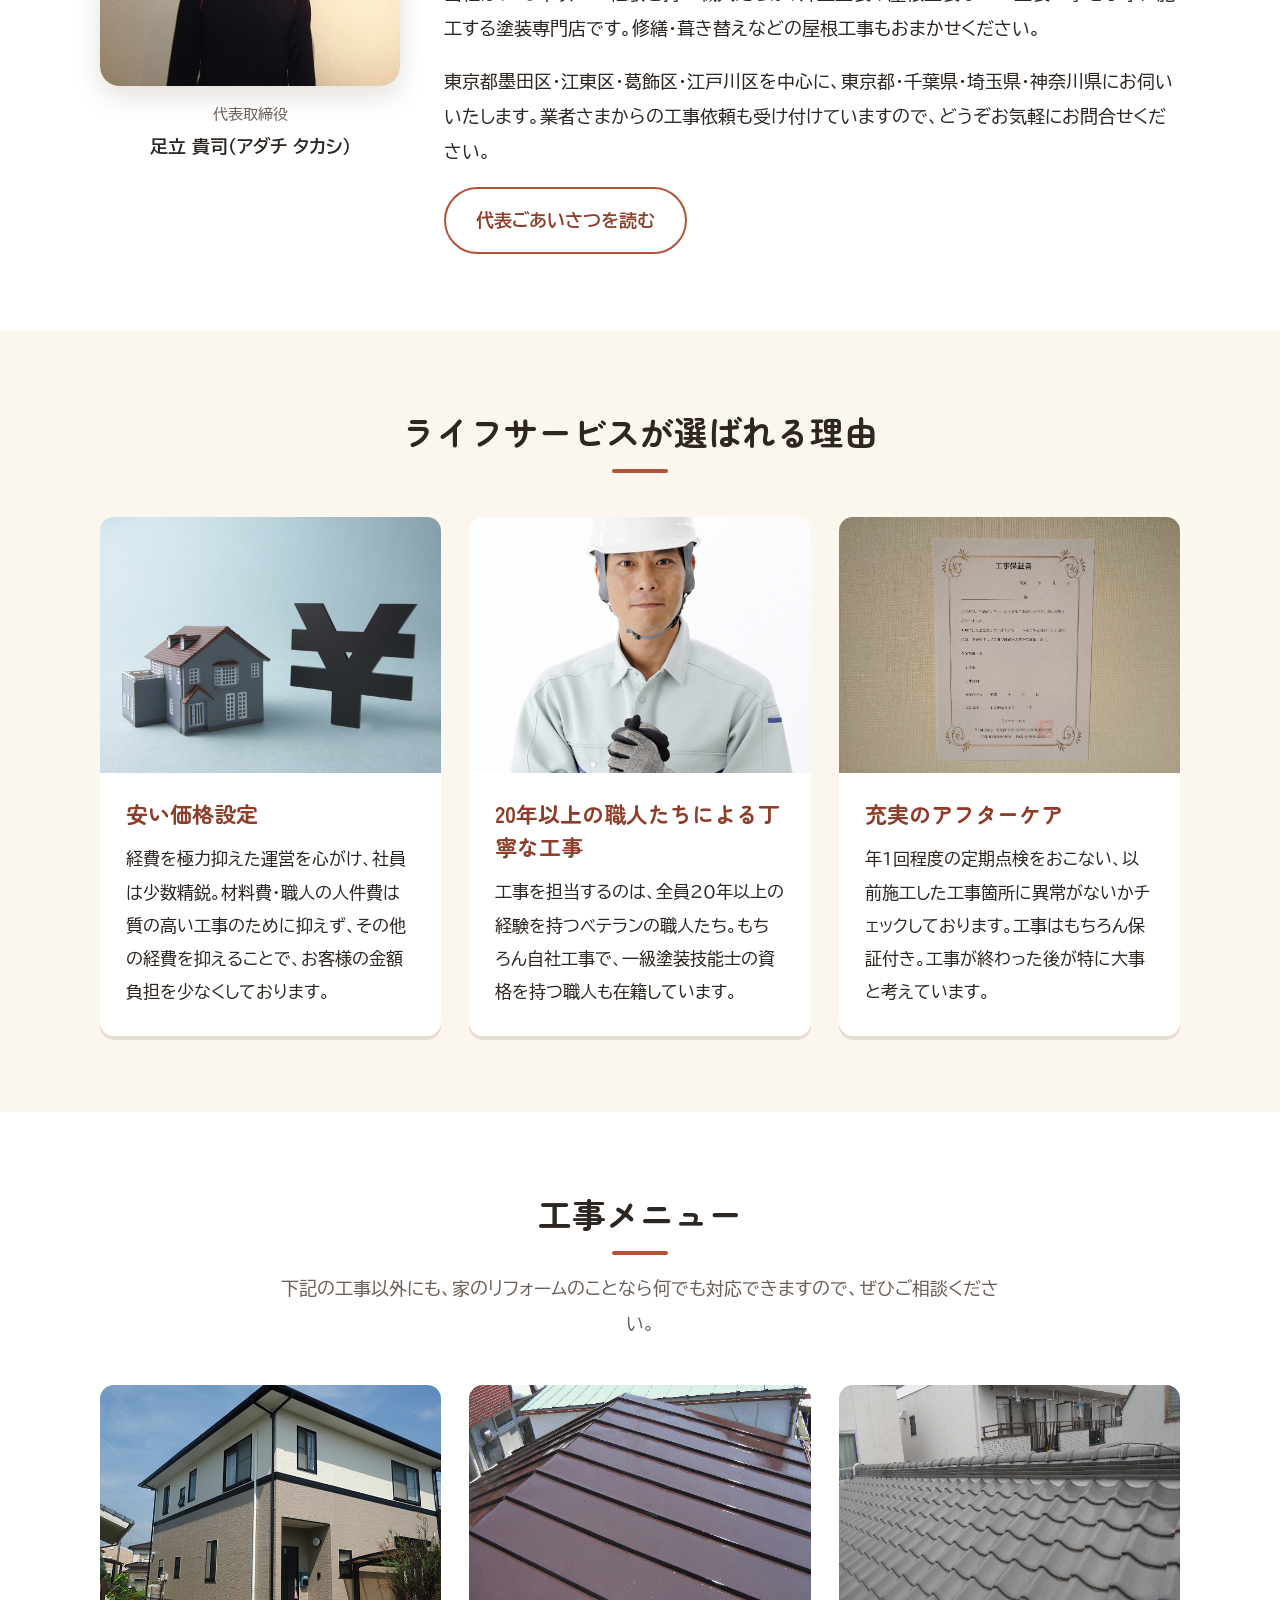
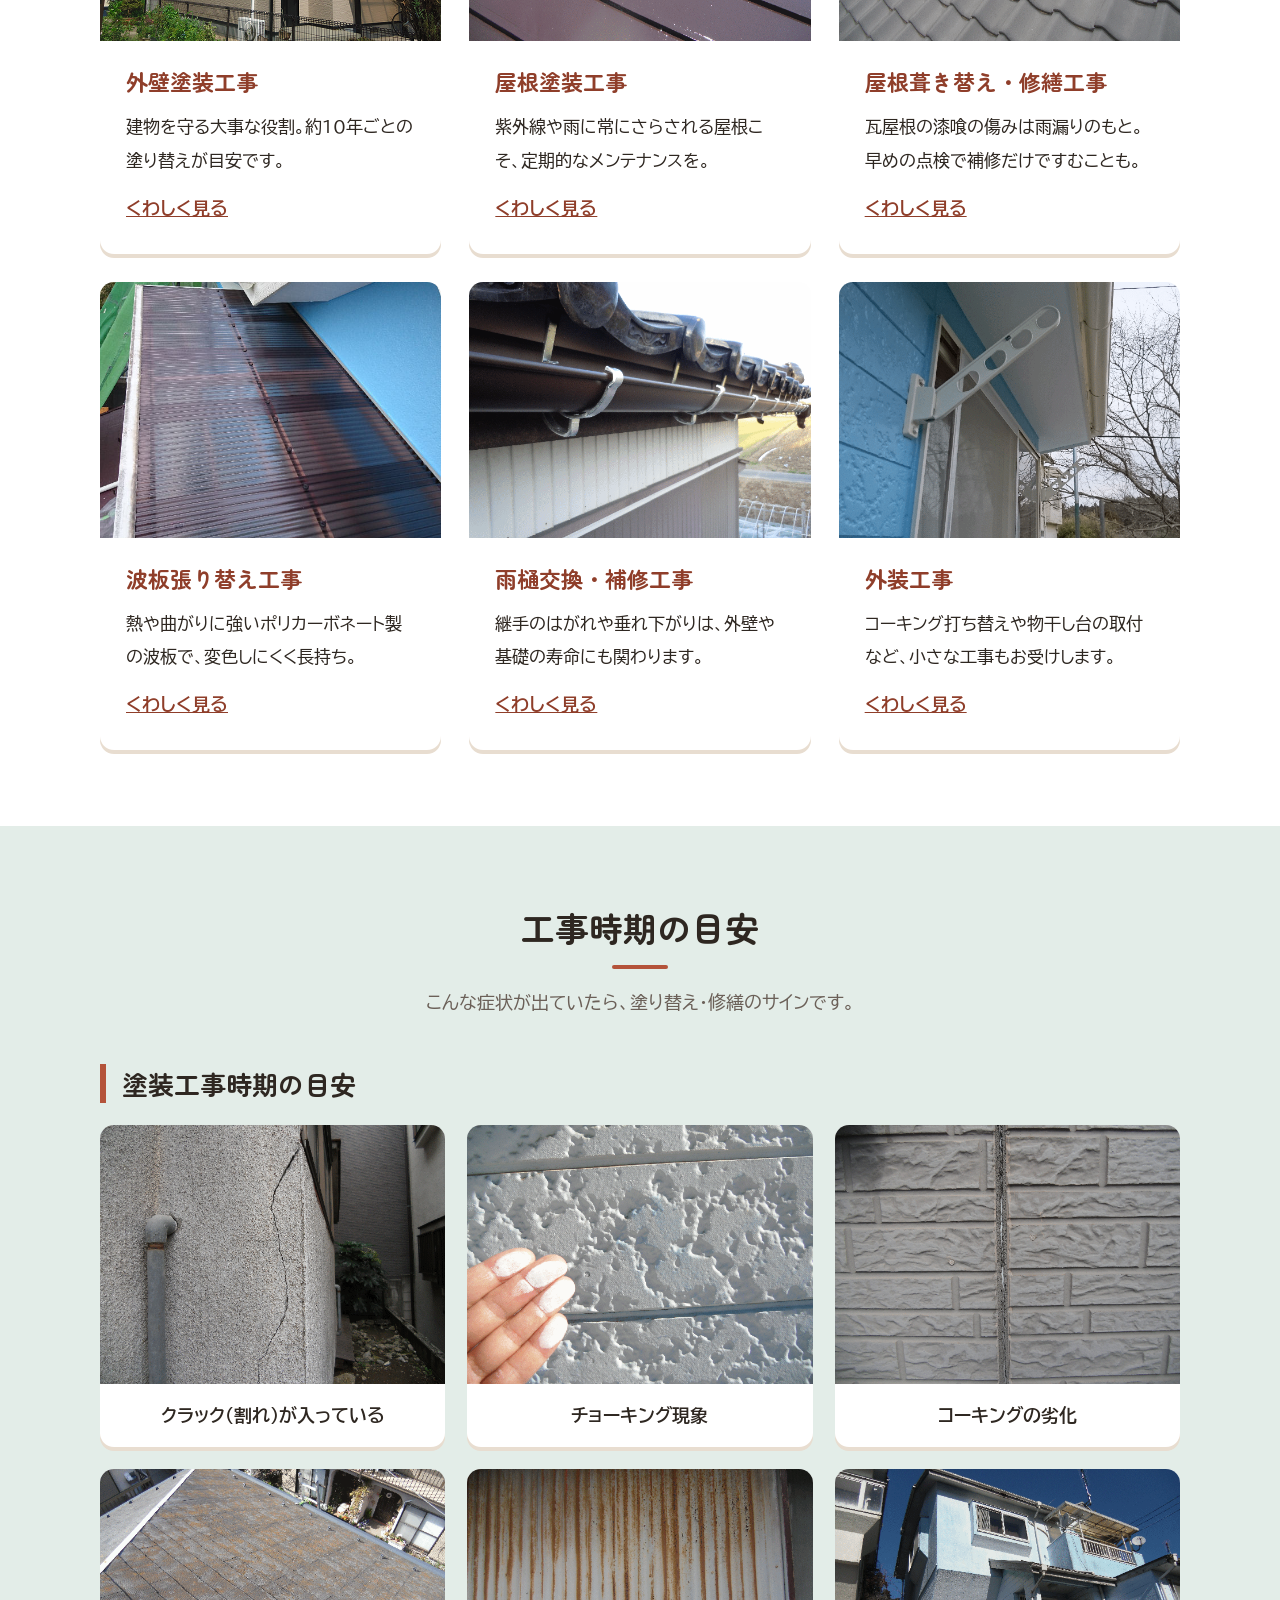
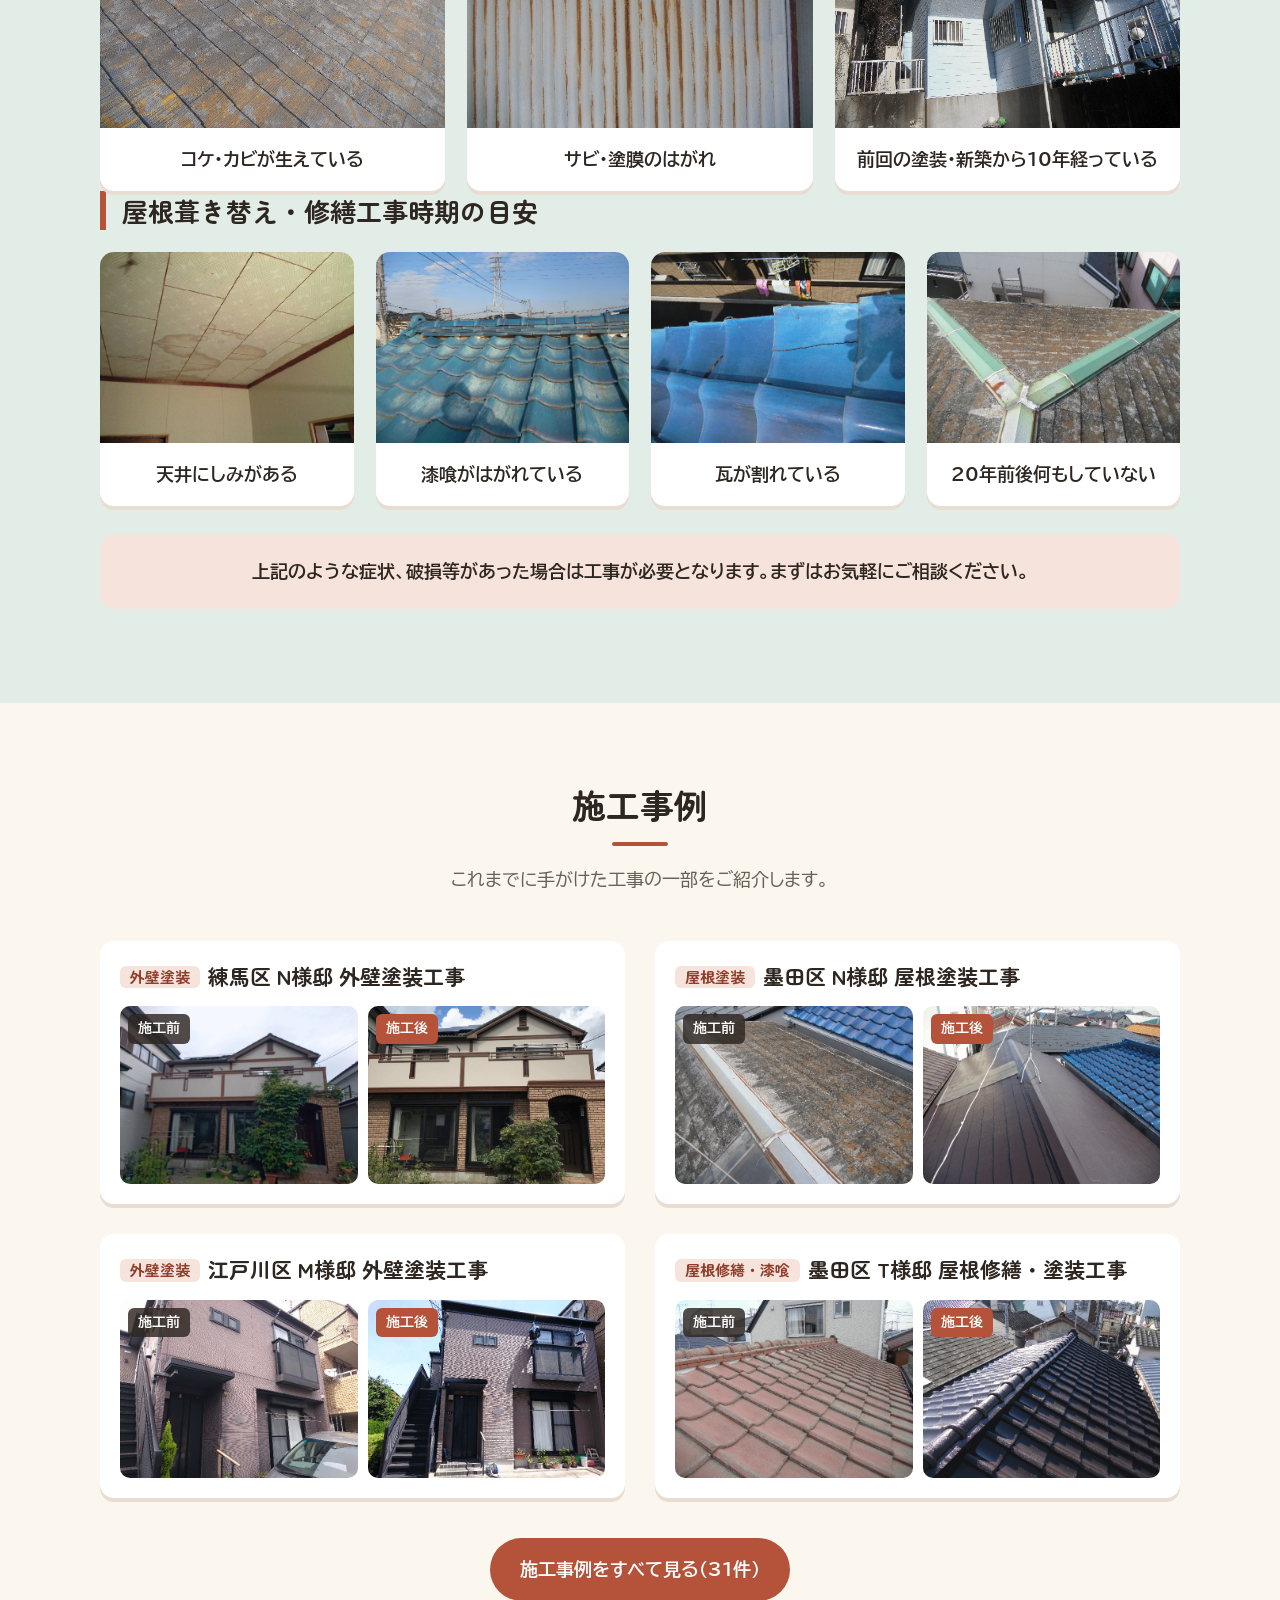
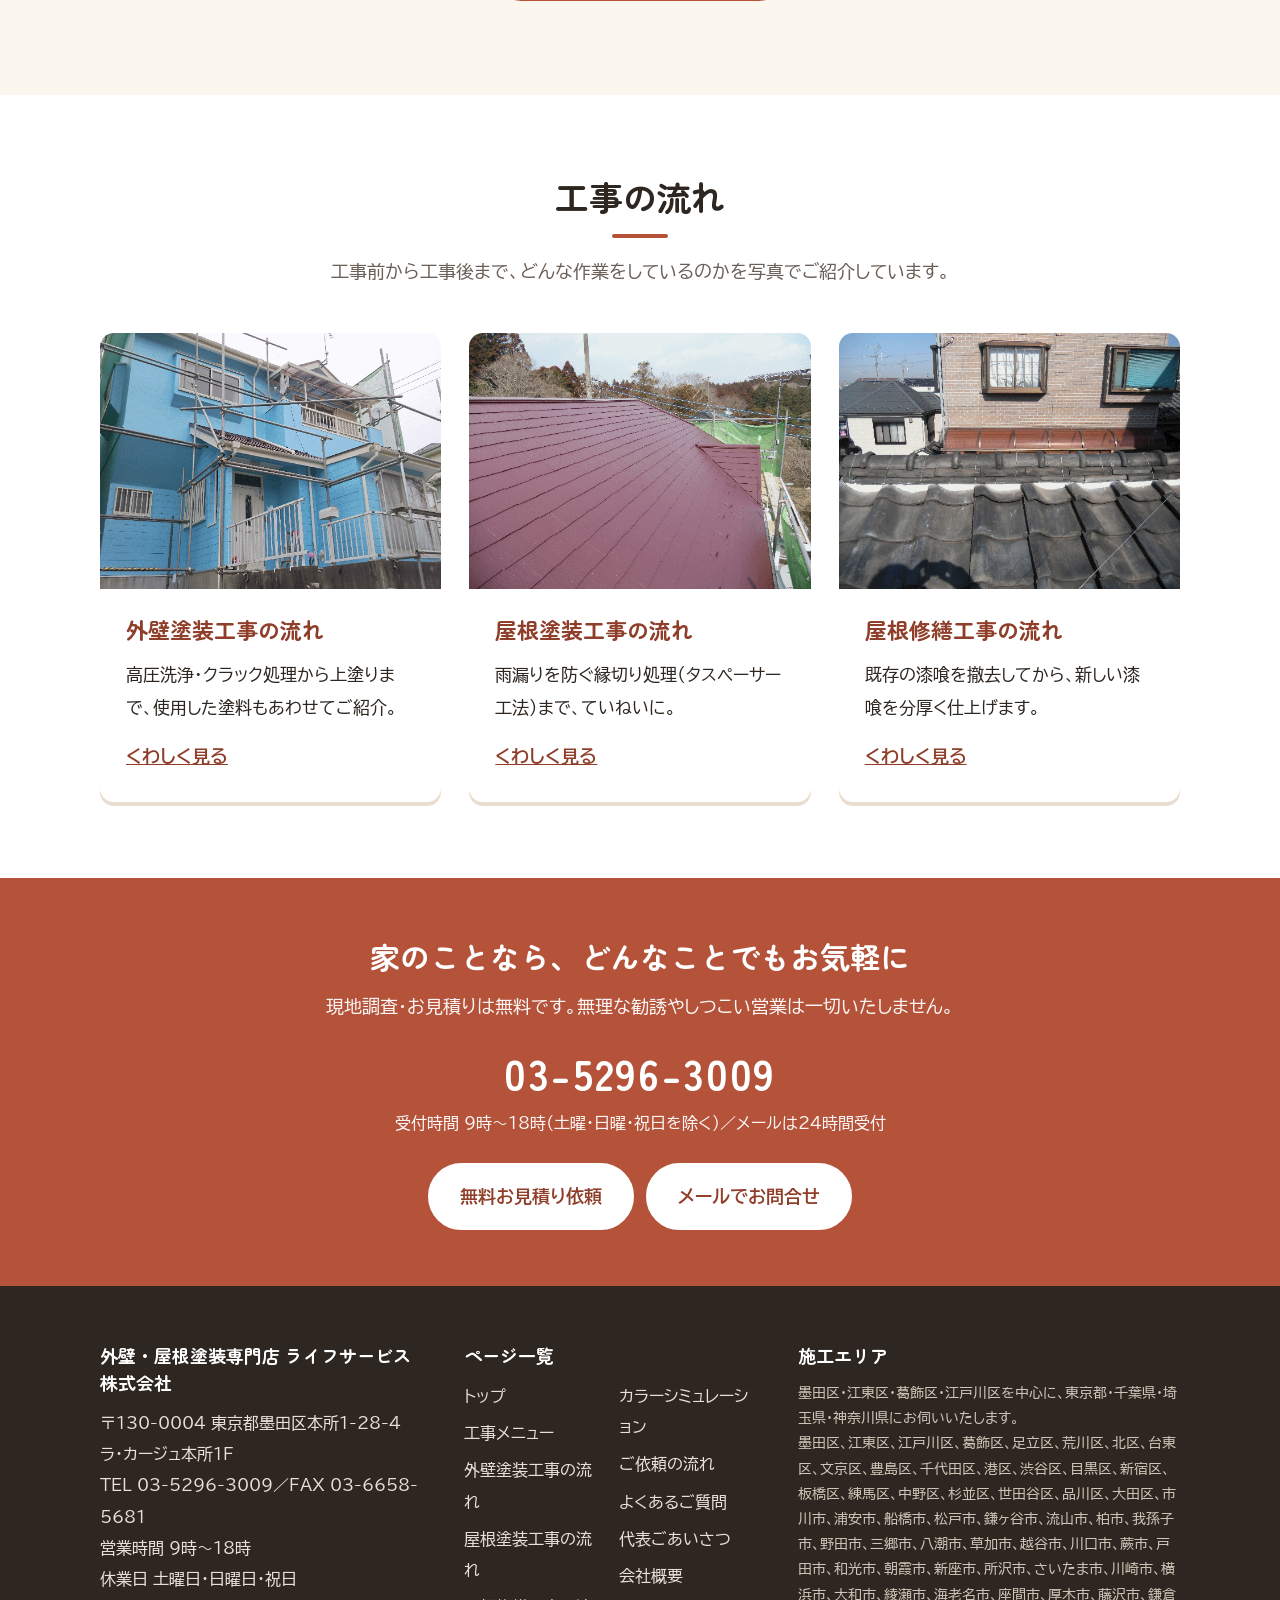
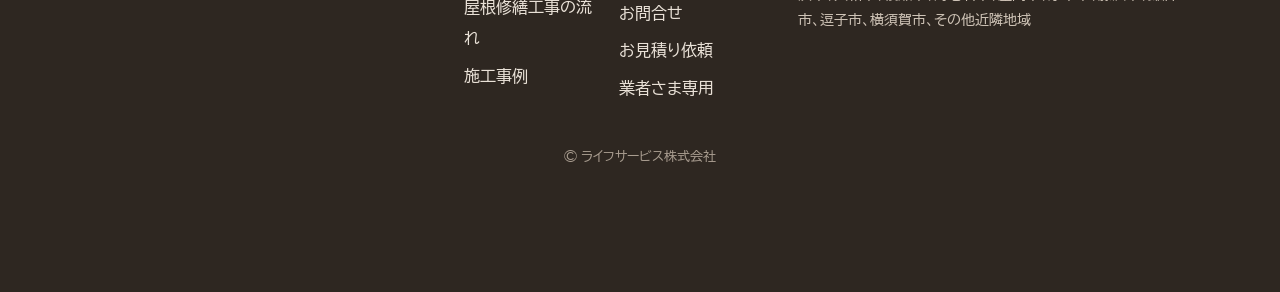
==== commit d6704457: "Cloudflare Web Analyticsの計測コードを追加 Co-Authored-By: Claude Opus 5.5 <noreply@anthropic.com> Claude-Ses" ====
--- a/index.html
+++ b/index.html
@@ -151,5 +151,6 @@
 </footer>
 <div class="sp-bar"><a class="t" href="tel:0352963009">電話する</a><a class="m" href="estimate.html">無料お見積り</a></div>
 <script src="main.js"></script>
+<!-- Cloudflare Web Analytics --><script defer src='https://static.cloudflareinsights.com/beacon.min.js' data-cf-beacon='{"token": "66a2b055c38a48da9c19547b0177c091"}'></script><!-- End Cloudflare Web Analytics -->
 </body>
 </html>
